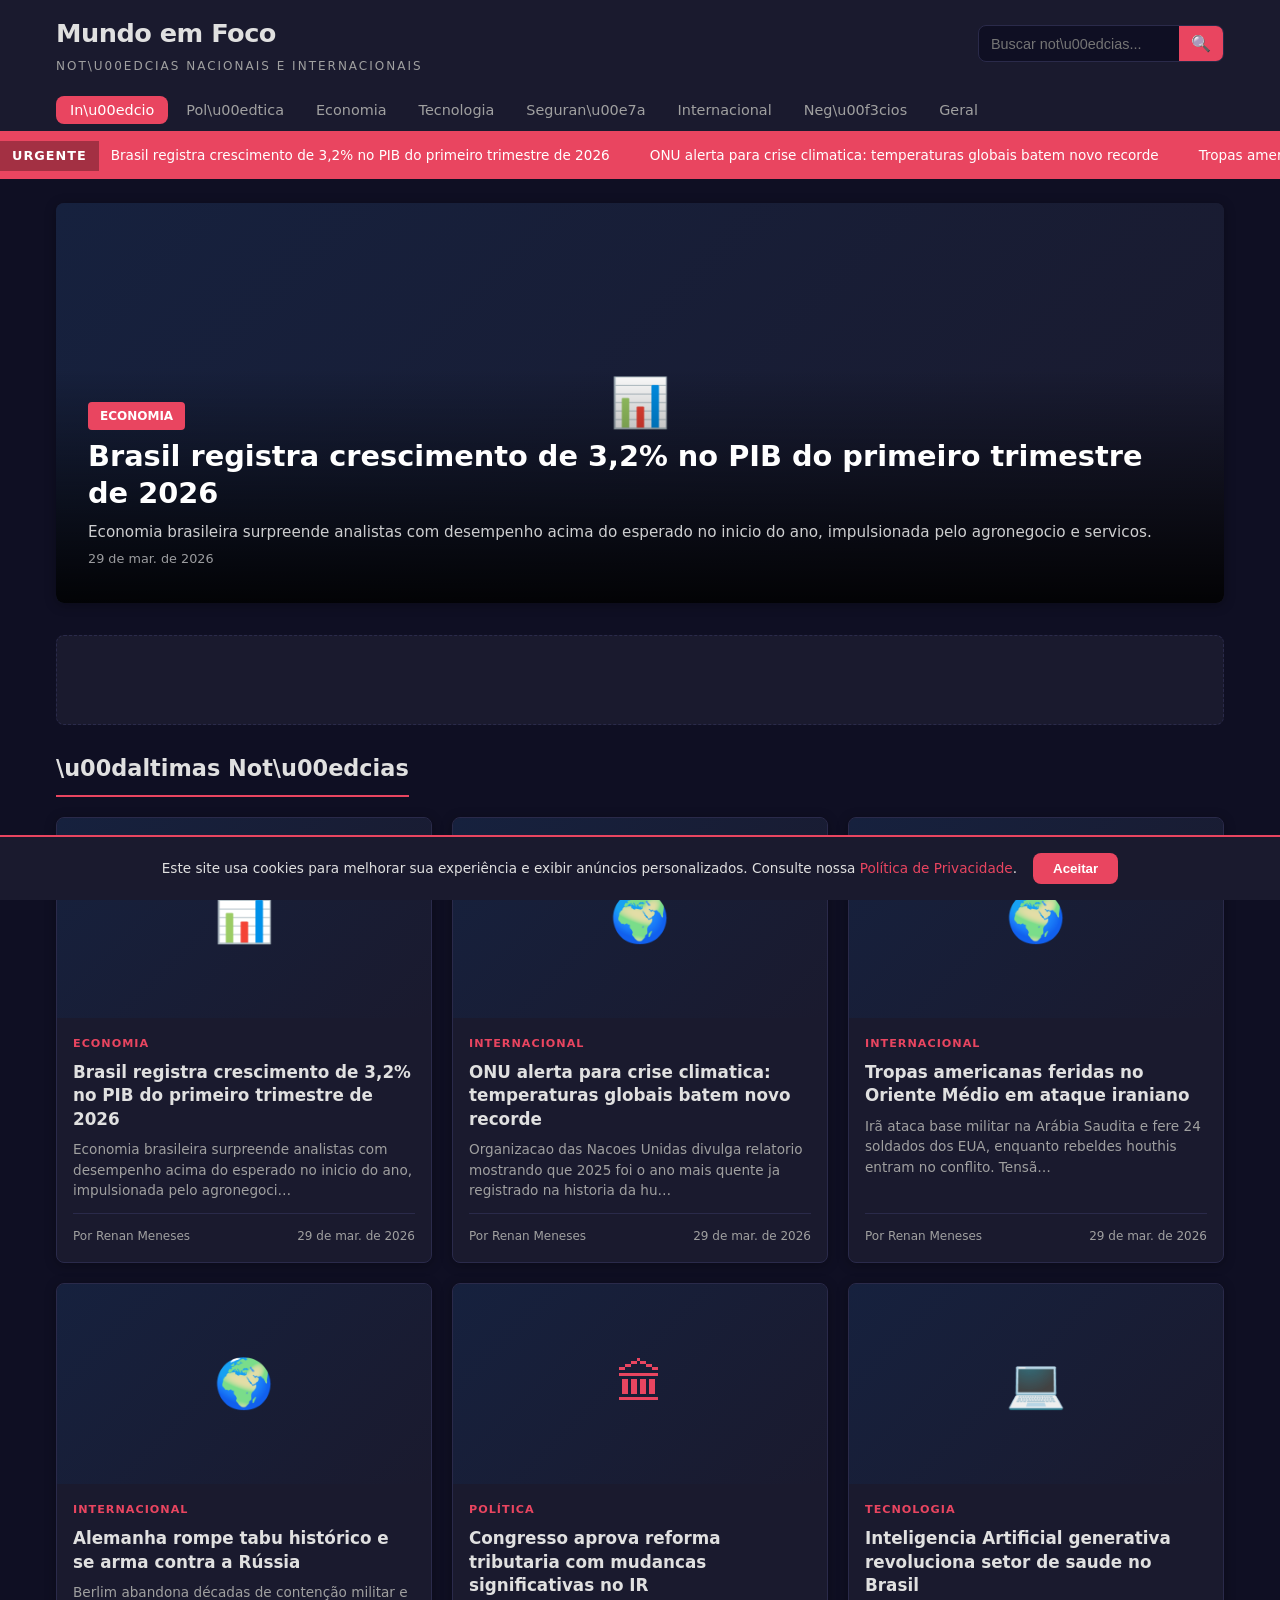
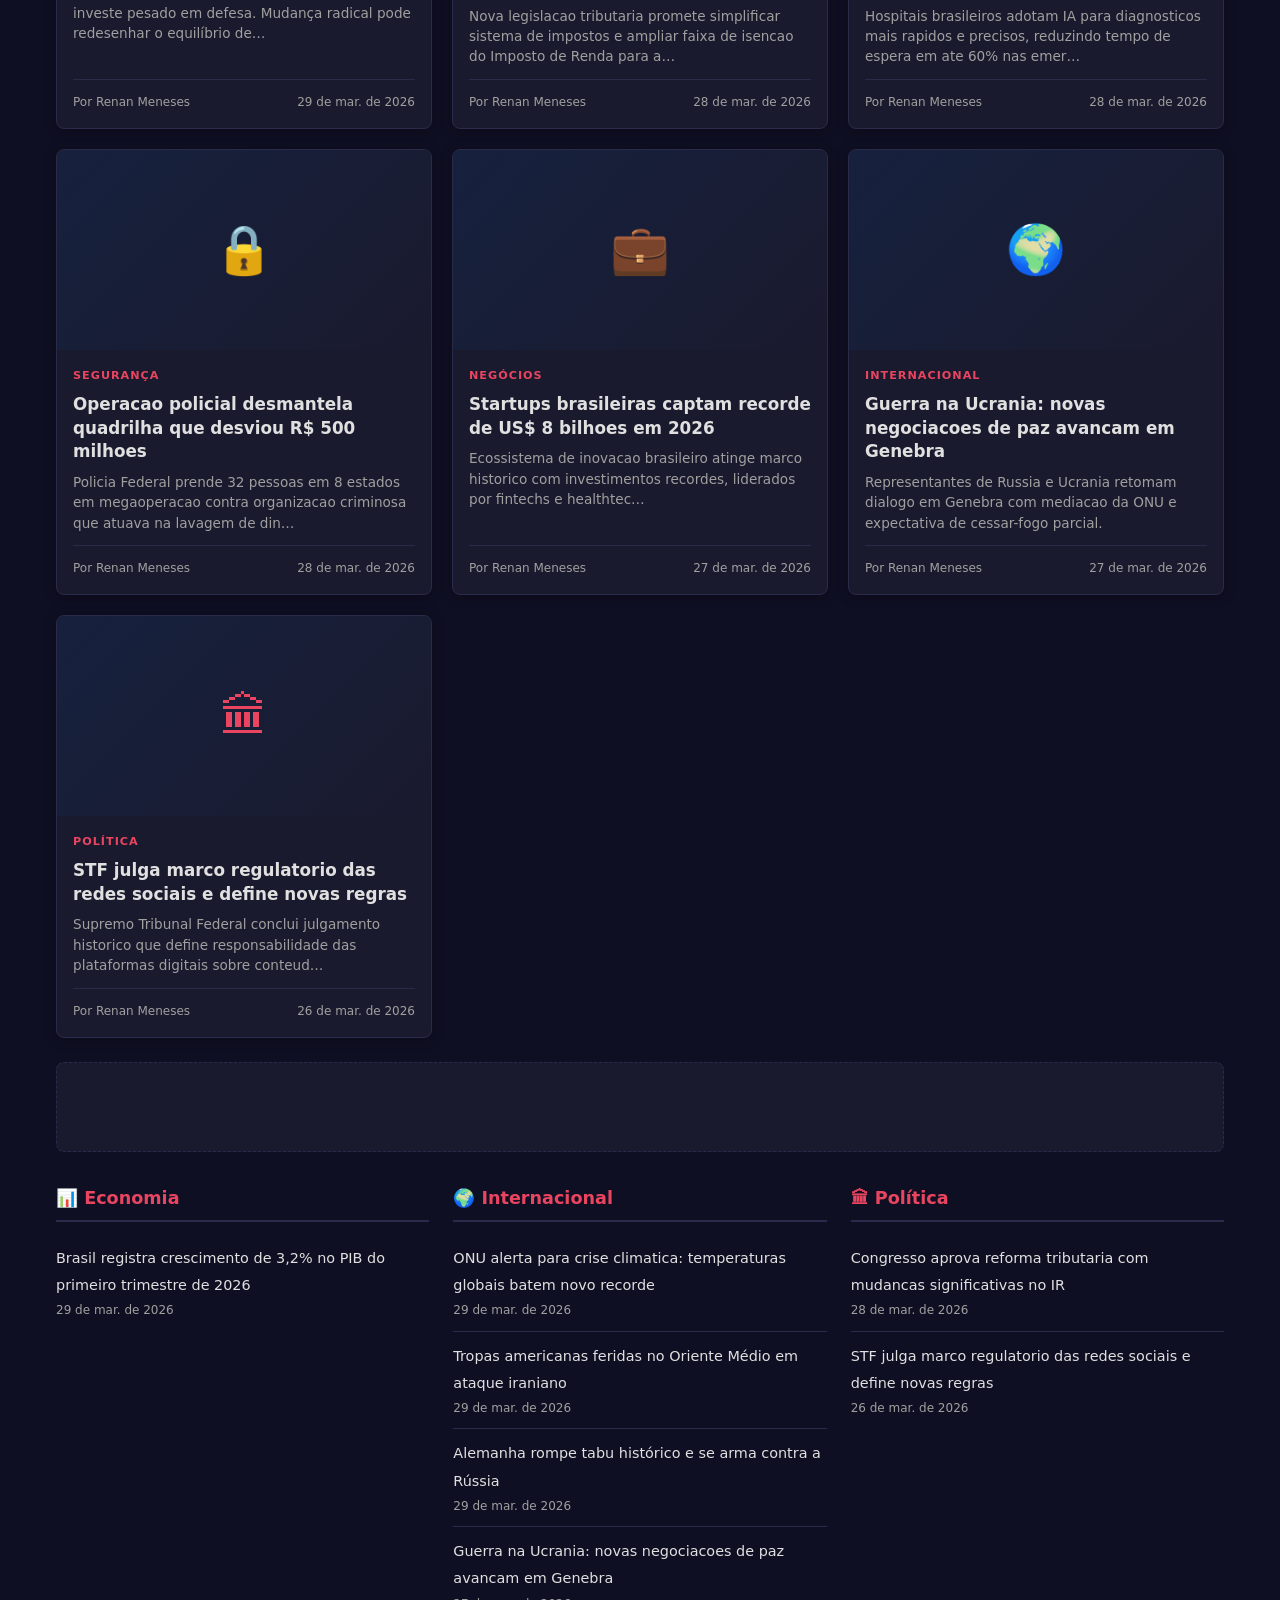
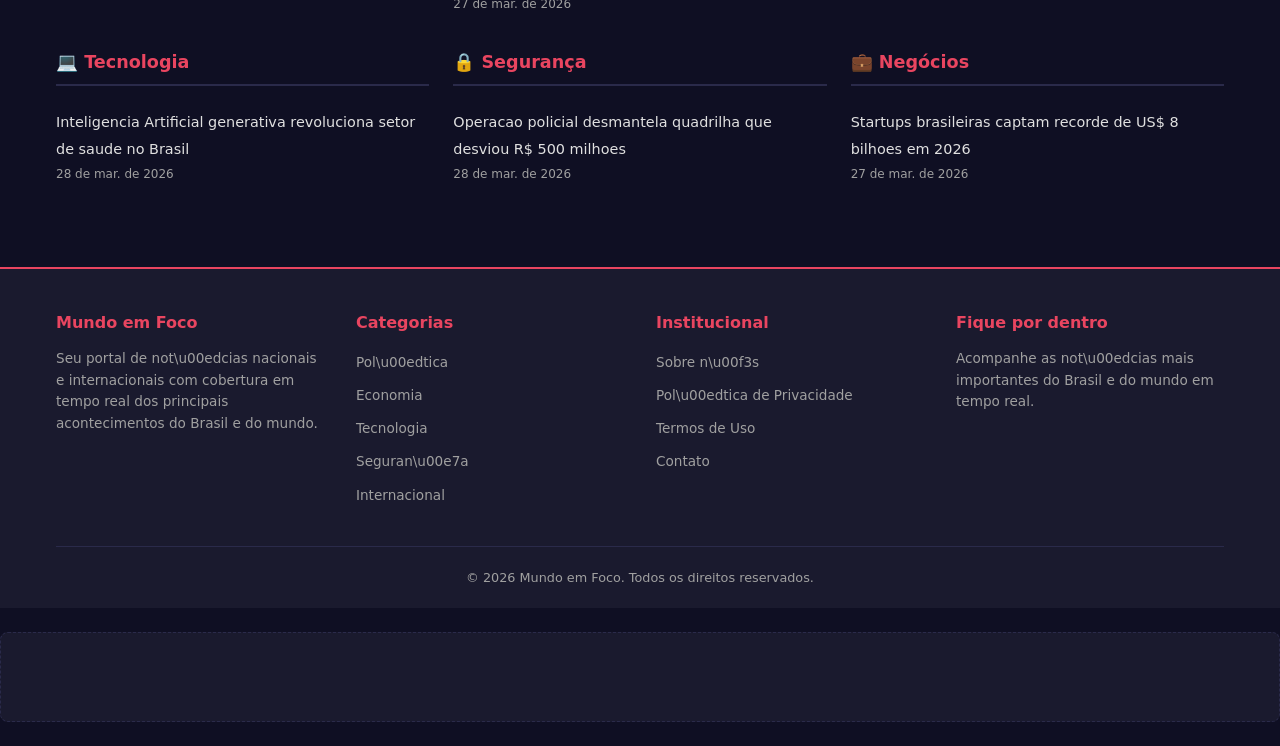
==== index.html @ be0f9dc9 "Adicionar Renan Meneses como autor de todas as matérias - Byline "Por Renan Meneses" nos cards e art" ====
<!DOCTYPE html>
<html lang="pt-BR">
<head>
    <meta charset="UTF-8">
    <meta name="viewport" content="width=device-width, initial-scale=1.0">
    <meta name="description" content="Portal de not\u00edcias nacionais e internacionais em tempo real. Cobertura completa de pol\u00edtica, economia, tecnologia, seguran\u00e7a e mais.">
    <meta name="keywords" content="not\u00edcias, Brasil, mundo, pol\u00edtica, economia, tecnologia, seguran\u00e7a, internacional">
    <meta name="author" content="Mundo em Foco">
    <meta name="robots" content="index, follow, max-image-preview:large">
    <meta name="googlebot" content="index, follow">
    <link rel="canonical" href="https://SEU-USUARIO.github.io/blog-noticias-mundo/">

    <!-- Open Graph -->
    <meta property="og:type" content="website">
    <meta property="og:title" content="Mundo em Foco - Not\u00edcias Nacionais e Internacionais">
    <meta property="og:description" content="Portal de not\u00edcias nacionais e internacionais em tempo real. Cobertura completa de pol\u00edtica, economia, tecnologia e mais.">
    <meta property="og:url" content="https://SEU-USUARIO.github.io/blog-noticias-mundo/">
    <meta property="og:site_name" content="Mundo em Foco">
    <meta property="og:locale" content="pt_BR">

    <!-- Twitter Card -->
    <meta name="twitter:card" content="summary_large_image">
    <meta name="twitter:title" content="Mundo em Foco - Not\u00edcias Nacionais e Internacionais">
    <meta name="twitter:description" content="Portal de not\u00edcias nacionais e internacionais em tempo real.">

    <title>Mundo em Foco - Not\u00edcias Nacionais e Internacionais</title>

    <!-- Google AdSense -->
    <script async src="https://pagead2.googlesyndication.com/pagead/js/adsbygoogle.js?client=ca-pub-SEU_ID_ADSENSE" crossorigin="anonymous"></script>

    <!-- Google Analytics -->
    <script async src="https://www.googletagmanager.com/gtag/js?id=G-SEU_ID_GA"></script>
    <script>
        window.dataLayer = window.dataLayer || [];
        function gtag(){dataLayer.push(arguments);}
        gtag('js', new Date());
        gtag('config', 'G-SEU_ID_GA');
    </script>

    <!-- JSON-LD Schema -->
    <script type="application/ld+json">
    {
        "@context": "https://schema.org",
        "@type": "NewsMediaOrganization",
        "name": "Mundo em Foco",
        "url": "https://renanmenesesadv.github.io/Portal-Mundo-Flow/",
        "description": "Portal de not\u00edcias nacionais e internacionais em tempo real",
        "founder": {
            "@type": "Person",
            "name": "Renan Meneses"
        },
        "publisher": {
            "@type": "Organization",
            "name": "Mundo em Foco",
            "logo": {
                "@type": "ImageObject",
                "url": "https://renanmenesesadv.github.io/Portal-Mundo-Flow/img/logo.png"
            }
        }
    }
    </script>

    <link rel="stylesheet" href="css/style.css">
    <link rel="alternate" type="application/rss+xml" title="Mundo em Foco RSS" href="feed.xml">
    <link rel="icon" type="image/png" href="img/favicon.png">
</head>
<body>
    <!-- Header -->
    <header class="site-header">
        <div class="container">
            <div class="header-top">
                <a href="index.html" class="logo">
                    <h1>Mundo em Foco</h1>
                    <span class="tagline">Not\u00edcias Nacionais e Internacionais</span>
                </a>
                <div class="header-actions">
                    <div class="search-box">
                        <input type="text" id="searchInput" placeholder="Buscar not\u00edcias..." aria-label="Buscar not\u00edcias">
                        <button id="searchBtn" aria-label="Buscar">&#128269;</button>
                    </div>
                    <button class="menu-toggle" id="menuToggle" aria-label="Menu">&#9776;</button>
                </div>
            </div>
            <nav class="main-nav" id="mainNav" aria-label="Navega\u00e7\u00e3o principal">
                <ul>
                    <li><a href="index.html" class="active">In\u00edcio</a></li>
                    <li><a href="categoria.html?cat=politica">Pol\u00edtica</a></li>
                    <li><a href="categoria.html?cat=economia">Economia</a></li>
                    <li><a href="categoria.html?cat=tecnologia">Tecnologia</a></li>
                    <li><a href="categoria.html?cat=seguranca">Seguran\u00e7a</a></li>
                    <li><a href="categoria.html?cat=internacional">Internacional</a></li>
                    <li><a href="categoria.html?cat=negocios">Neg\u00f3cios</a></li>
                    <li><a href="categoria.html?cat=geral">Geral</a></li>
                </ul>
            </nav>
        </div>
    </header>

    <!-- Breaking News Ticker -->
    <div class="breaking-news" id="breakingNews">
        <span class="breaking-label">URGENTE</span>
        <div class="ticker-wrap">
            <div class="ticker" id="tickerContent"></div>
        </div>
    </div>

    <!-- Main Content -->
    <main class="container main-content">
        <!-- Featured Article -->
        <section class="featured-section" id="featuredSection" aria-label="Not\u00edcia em destaque">
        </section>

        <!-- Ad Unit Top -->
        <div class="ad-container">
            <ins class="adsbygoogle"
                style="display:block"
                data-ad-client="ca-pub-SEU_ID_ADSENSE"
                data-ad-slot="SEU_SLOT_1"
                data-ad-format="auto"
                data-full-width-responsive="true"></ins>
            <script>(adsbygoogle = window.adsbygoogle || []).push({});</script>
        </div>

        <!-- Latest News Grid -->
        <section class="news-section" aria-label="\u00daltimas not\u00edcias">
            <h2 class="section-title">\u00daltimas Not\u00edcias</h2>
            <div class="news-grid" id="newsGrid">
            </div>
            <div class="load-more-wrap">
                <button id="loadMoreBtn" class="btn-load-more">Carregar mais not\u00edcias</button>
            </div>
        </section>

        <!-- Ad Unit Middle -->
        <div class="ad-container">
            <ins class="adsbygoogle"
                style="display:block"
                data-ad-client="ca-pub-SEU_ID_ADSENSE"
                data-ad-slot="SEU_SLOT_2"
                data-ad-format="auto"
                data-full-width-responsive="true"></ins>
            <script>(adsbygoogle = window.adsbygoogle || []).push({});</script>
        </div>

        <!-- Categories Section -->
        <section class="categories-section" aria-label="Not\u00edcias por categoria">
            <div class="category-columns" id="categoryColumns">
            </div>
        </section>
    </main>

    <!-- Sidebar Widget (for larger screens, rendered via JS) -->

    <!-- Footer -->
    <footer class="site-footer">
        <div class="container">
            <div class="footer-grid">
                <div class="footer-col">
                    <h3>Mundo em Foco</h3>
                    <p>Seu portal de not\u00edcias nacionais e internacionais com cobertura em tempo real dos principais acontecimentos do Brasil e do mundo.</p>
                </div>
                <div class="footer-col">
                    <h3>Categorias</h3>
                    <ul>
                        <li><a href="categoria.html?cat=politica">Pol\u00edtica</a></li>
                        <li><a href="categoria.html?cat=economia">Economia</a></li>
                        <li><a href="categoria.html?cat=tecnologia">Tecnologia</a></li>
                        <li><a href="categoria.html?cat=seguranca">Seguran\u00e7a</a></li>
                        <li><a href="categoria.html?cat=internacional">Internacional</a></li>
                    </ul>
                </div>
                <div class="footer-col">
                    <h3>Institucional</h3>
                    <ul>
                        <li><a href="sobre.html">Sobre n\u00f3s</a></li>
                        <li><a href="politica-privacidade.html">Pol\u00edtica de Privacidade</a></li>
                        <li><a href="termos-de-uso.html">Termos de Uso</a></li>
                        <li><a href="contato.html">Contato</a></li>
                    </ul>
                </div>
                <div class="footer-col">
                    <h3>Fique por dentro</h3>
                    <p>Acompanhe as not\u00edcias mais importantes do Brasil e do mundo em tempo real.</p>
                </div>
            </div>
            <div class="footer-bottom">
                <p>&copy; <span id="currentYear"></span> Mundo em Foco. Todos os direitos reservados.</p>
            </div>
        </div>
    </footer>

    <!-- Ad Unit Footer -->
    <div class="ad-container ad-footer">
        <ins class="adsbygoogle"
            style="display:block"
            data-ad-client="ca-pub-SEU_ID_ADSENSE"
            data-ad-slot="SEU_SLOT_3"
            data-ad-format="auto"
            data-full-width-responsive="true"></ins>
        <script>(adsbygoogle = window.adsbygoogle || []).push({});</script>
    </div>

    <script src="js/main.js"></script>
</body>
</html>
---- css/style.css ----
/* ===== RESET & BASE ===== */
*,*::before,*::after{box-sizing:border-box;margin:0;padding:0}
:root{
  --primary:#1a1a2e;
  --primary-light:#16213e;
  --accent:#e94560;
  --accent-hover:#c73650;
  --text:#e0e0e0;
  --text-muted:#a0a0a0;
  --bg:#0f0f23;
  --bg-card:#1a1a2e;
  --bg-card-hover:#222240;
  --border:#2a2a4a;
  --success:#00d4aa;
  --warning:#ffa726;
  --font-sans:'Segoe UI',system-ui,-apple-system,sans-serif;
  --font-serif:Georgia,'Times New Roman',serif;
  --max-width:1200px;
  --radius:8px;
  --shadow:0 2px 12px rgba(0,0,0,.3);
}
html{scroll-behavior:smooth;font-size:16px}
body{font-family:var(--font-sans);background:var(--bg);color:var(--text);line-height:1.7;min-height:100vh}
a{color:var(--accent);text-decoration:none;transition:color .2s}
a:hover{color:var(--accent-hover)}
img{max-width:100%;height:auto;display:block}
ul{list-style:none}
.container{max-width:var(--max-width);margin:0 auto;padding:0 16px}

/* ===== HEADER ===== */
.site-header{background:var(--primary);border-bottom:2px solid var(--accent);position:sticky;top:0;z-index:100}
.header-top{display:flex;align-items:center;justify-content:space-between;padding:12px 0}
.logo{display:flex;flex-direction:column;color:var(--text)}
.logo:hover{color:var(--accent)}
.logo h1{font-size:1.6rem;font-weight:800;letter-spacing:-0.5px}
.tagline{font-size:.75rem;color:var(--text-muted);text-transform:uppercase;letter-spacing:2px}
.header-actions{display:flex;align-items:center;gap:12px}
.search-box{display:flex;background:var(--bg);border-radius:var(--radius);overflow:hidden;border:1px solid var(--border)}
.search-box input{background:transparent;border:none;color:var(--text);padding:8px 12px;width:200px;font-size:.9rem;outline:none}
.search-box button{background:var(--accent);border:none;color:#fff;padding:8px 12px;cursor:pointer;font-size:1rem}
.search-box button:hover{background:var(--accent-hover)}
.menu-toggle{display:none;background:none;border:1px solid var(--border);color:var(--text);font-size:1.5rem;padding:4px 10px;border-radius:var(--radius);cursor:pointer}
.main-nav ul{display:flex;gap:4px;padding:8px 0}
.main-nav a{color:var(--text-muted);padding:6px 14px;border-radius:var(--radius);font-size:.9rem;font-weight:500;transition:all .2s}
.main-nav a:hover,.main-nav a.active{color:#fff;background:var(--accent)}

/* ===== BREAKING NEWS ===== */
.breaking-news{background:var(--accent);color:#fff;padding:8px 0;overflow:hidden;display:flex;align-items:center}
.breaking-news.hidden{display:none}
.breaking-label{background:rgba(0,0,0,.3);padding:4px 12px;font-weight:700;font-size:.8rem;white-space:nowrap;margin-right:12px;text-transform:uppercase;letter-spacing:1px}
.ticker-wrap{overflow:hidden;flex:1}
.ticker{display:flex;gap:40px;animation:ticker 30s linear infinite;white-space:nowrap}
.ticker a{color:#fff;font-size:.85rem;font-weight:500}
.ticker a:hover{text-decoration:underline}
@keyframes ticker{0%{transform:translateX(0)}100%{transform:translateX(-50%)}}

/* ===== MAIN CONTENT ===== */
.main-content{padding:24px 16px}

/* Featured */
.featured-section{margin-bottom:32px}
.featured-card{position:relative;border-radius:var(--radius);overflow:hidden;background:var(--bg-card);box-shadow:var(--shadow);display:block;min-height:400px}
.featured-card .featured-img{width:100%;height:400px;object-fit:cover}
.featured-card .featured-overlay{position:absolute;bottom:0;left:0;right:0;padding:32px;background:linear-gradient(transparent,rgba(0,0,0,.9))}
.featured-card .featured-category{display:inline-block;background:var(--accent);color:#fff;padding:4px 12px;border-radius:4px;font-size:.75rem;font-weight:700;text-transform:uppercase;margin-bottom:8px}
.featured-card .featured-title{font-size:1.8rem;font-weight:800;color:#fff;line-height:1.3;margin-bottom:8px}
.featured-card .featured-excerpt{color:rgba(255,255,255,.8);font-size:.95rem;line-height:1.5}
.featured-card .featured-date{color:rgba(255,255,255,.6);font-size:.8rem;margin-top:8px}

/* News Grid */
.section-title{font-size:1.4rem;font-weight:700;color:var(--text);margin-bottom:20px;padding-bottom:8px;border-bottom:2px solid var(--accent);display:inline-block}
.news-grid{display:grid;grid-template-columns:repeat(auto-fill,minmax(300px,1fr));gap:20px;margin-bottom:24px}
.news-card{background:var(--bg-card);border-radius:var(--radius);overflow:hidden;box-shadow:var(--shadow);transition:transform .2s,box-shadow .2s;display:flex;flex-direction:column;border:1px solid var(--border)}
.news-card:hover{transform:translateY(-4px);box-shadow:0 8px 24px rgba(0,0,0,.4);border-color:var(--accent)}
.news-card a{color:inherit;display:flex;flex-direction:column;height:100%}
.news-card .card-img{width:100%;height:200px;object-fit:cover;background:var(--primary-light)}
.news-card .card-body{padding:16px;flex:1;display:flex;flex-direction:column}
.news-card .card-category{font-size:.7rem;font-weight:700;color:var(--accent);text-transform:uppercase;letter-spacing:1px;margin-bottom:8px}
.news-card .card-title{font-size:1.05rem;font-weight:700;color:var(--text);line-height:1.4;margin-bottom:8px}
.news-card .card-excerpt{font-size:.85rem;color:var(--text-muted);line-height:1.5;flex:1}
.news-card .card-meta{display:flex;justify-content:space-between;align-items:center;margin-top:12px;padding-top:12px;border-top:1px solid var(--border);font-size:.75rem;color:var(--text-muted)}
.card-placeholder{width:100%;height:200px;background:linear-gradient(135deg,var(--primary-light),var(--primary));display:flex;align-items:center;justify-content:center;font-size:3rem;color:var(--accent)}

/* Load More */
.load-more-wrap{text-align:center;margin:24px 0}
.btn-load-more{background:var(--accent);color:#fff;border:none;padding:12px 32px;border-radius:var(--radius);font-size:.95rem;font-weight:600;cursor:pointer;transition:background .2s}
.btn-load-more:hover{background:var(--accent-hover)}
.btn-load-more:disabled{opacity:.5;cursor:not-allowed}

/* Category Columns */
.categories-section{margin-top:32px}
.category-columns{display:grid;grid-template-columns:repeat(auto-fill,minmax(280px,1fr));gap:24px}
.category-block h3{font-size:1.1rem;font-weight:700;color:var(--accent);margin-bottom:12px;padding-bottom:6px;border-bottom:2px solid var(--border)}
.category-block .cat-item{padding:10px 0;border-bottom:1px solid var(--border)}
.category-block .cat-item:last-child{border-bottom:none}
.category-block .cat-item a{color:var(--text);font-size:.9rem;font-weight:500}
.category-block .cat-item a:hover{color:var(--accent)}
.category-block .cat-item .cat-date{font-size:.75rem;color:var(--text-muted);display:block;margin-top:2px}

/* ===== AD CONTAINERS ===== */
.ad-container{margin:24px 0;text-align:center;min-height:90px;background:var(--bg-card);border:1px dashed var(--border);border-radius:var(--radius);display:flex;align-items:center;justify-content:center;overflow:hidden}
.ad-container ins{width:100%}

/* ===== ARTICLE PAGE ===== */
.article-layout{display:grid;grid-template-columns:1fr 320px;gap:32px;padding:24px 0}
.article-header{margin-bottom:24px}
.article-category{display:inline-block;background:var(--accent);color:#fff;padding:4px 14px;border-radius:4px;font-size:.75rem;font-weight:700;text-transform:uppercase;letter-spacing:1px;margin-bottom:12px}
.article-title{font-size:2rem;font-weight:800;line-height:1.3;color:var(--text);margin-bottom:12px}
.article-meta{display:flex;gap:16px;color:var(--text-muted);font-size:.85rem;flex-wrap:wrap}
.article-author{font-weight:600;color:var(--accent)}
.article-author::before{content:"Por "}
.article-meta time::before{content:"📅 "}
.article-source::before{content:"📰 "}
.article-read-time::before{content:"⏱ "}

/* Article Body */
.article-body{font-family:var(--font-serif);font-size:1.05rem;line-height:1.9;color:var(--text)}
.article-body h2{font-family:var(--font-sans);font-size:1.5rem;font-weight:700;color:var(--text);margin:28px 0 12px;padding-bottom:6px;border-bottom:1px solid var(--border)}
.article-body h3{font-family:var(--font-sans);font-size:1.2rem;font-weight:600;color:var(--text);margin:20px 0 8px}
.article-body p{margin-bottom:16px}
.article-body ul,.article-body ol{margin:12px 0 16px 24px}
.article-body li{margin-bottom:6px}
.article-body blockquote{border-left:4px solid var(--accent);padding:12px 20px;margin:16px 0;background:var(--bg-card);border-radius:0 var(--radius) var(--radius) 0;font-style:italic;color:var(--text-muted)}
.article-body img{border-radius:var(--radius);margin:16px 0}
.article-body a{color:var(--accent);text-decoration:underline}
.article-body strong{color:#fff}
.article-body figure{margin:0 0 20px;border-radius:var(--radius);overflow:hidden;background:var(--primary-light)}
.article-body figure img{width:100%;height:auto;display:block;margin:0}
.article-body figcaption{padding:8px 12px;font-size:.75rem;color:var(--text-muted);font-style:italic;border-top:1px solid var(--border)}
.article-attribution{margin-top:24px;padding:12px 16px;background:var(--primary-light);border-left:3px solid var(--accent);border-radius:0 var(--radius) var(--radius) 0;font-size:.85rem;color:var(--text-muted)}
.news-card .card-img-wrap{position:relative;width:100%;height:200px;overflow:hidden;background:var(--primary-light)}
.news-card .card-img-wrap img{width:100%;height:100%;object-fit:cover}
.news-card .card-img-credit{position:absolute;bottom:0;right:0;background:rgba(0,0,0,.7);color:#fff;font-size:.6rem;padding:2px 6px}

/* Article Tags */
.article-tags{display:flex;flex-wrap:wrap;gap:8px;margin:24px 0}
.article-tags .tag{background:var(--primary-light);color:var(--text-muted);padding:4px 12px;border-radius:20px;font-size:.8rem;border:1px solid var(--border)}
.article-tags .tag:hover{border-color:var(--accent);color:var(--accent)}

/* Source Link */
.article-source-link{margin:16px 0;padding:12px;background:var(--bg-card);border-radius:var(--radius);border:1px solid var(--border)}
.article-source-link a{font-weight:600}

/* Share Buttons */
.share-buttons{display:flex;align-items:center;gap:10px;flex-wrap:wrap;margin:24px 0;padding:16px;background:var(--bg-card);border-radius:var(--radius);border:1px solid var(--border)}
.share-buttons span{font-weight:600;font-size:.9rem}
.share-btn{padding:8px 16px;border-radius:var(--radius);font-size:.8rem;font-weight:600;color:#fff;text-align:center;cursor:pointer;border:none;transition:opacity .2s}
.share-btn:hover{opacity:.8;color:#fff}
.share-btn.whatsapp{background:#25d366}
.share-btn.facebook{background:#1877f2}
.share-btn.twitter{background:#000}
.share-btn.telegram{background:#0088cc}
.share-btn.copy{background:var(--primary-light);border:1px solid var(--border);color:var(--text)}

/* Sidebar */
.article-sidebar{display:flex;flex-direction:column;gap:24px}
.sidebar-widget{background:var(--bg-card);border-radius:var(--radius);padding:16px;border:1px solid var(--border)}
.sidebar-widget h3{font-size:1rem;font-weight:700;margin-bottom:12px;padding-bottom:8px;border-bottom:2px solid var(--accent)}
.related-list .related-item{padding:10px 0;border-bottom:1px solid var(--border)}
.related-list .related-item:last-child{border-bottom:none}
.related-item a{color:var(--text);font-size:.9rem;font-weight:500;line-height:1.4;display:block}
.related-item a:hover{color:var(--accent)}
.related-item .related-date{font-size:.75rem;color:var(--text-muted);margin-top:2px}

/* Breadcrumb */
.breadcrumb{background:var(--primary-light);padding:10px 0;font-size:.85rem;border-bottom:1px solid var(--border)}
.breadcrumb ol{display:flex;gap:8px;align-items:center}
.breadcrumb li::after{content:"›";margin-left:8px;color:var(--text-muted)}
.breadcrumb li:last-child::after{content:""}
.breadcrumb a{color:var(--text-muted)}
.breadcrumb a:hover{color:var(--accent)}
.breadcrumb li:last-child span{color:var(--text)}

/* ===== CATEGORY PAGE ===== */
.category-header{margin-bottom:24px}
.category-header h2{font-size:1.8rem;font-weight:800}
.category-header p{color:var(--text-muted);margin-top:4px}

/* ===== FOOTER ===== */
.site-footer{background:var(--primary);border-top:2px solid var(--accent);margin-top:48px;padding:40px 0 0}
.footer-grid{display:grid;grid-template-columns:repeat(auto-fit,minmax(200px,1fr));gap:32px}
.footer-col h3{font-size:1rem;font-weight:700;margin-bottom:12px;color:var(--accent)}
.footer-col p{font-size:.85rem;color:var(--text-muted);line-height:1.6}
.footer-col ul li{margin-bottom:6px}
.footer-col a{color:var(--text-muted);font-size:.85rem}
.footer-col a:hover{color:var(--accent)}
.footer-bottom{text-align:center;padding:20px 0;margin-top:32px;border-top:1px solid var(--border);font-size:.8rem;color:var(--text-muted)}

/* ===== COOKIE BANNER ===== */
.cookie-banner{position:fixed;bottom:0;left:0;right:0;background:var(--primary);border-top:2px solid var(--accent);padding:16px;z-index:999;display:flex;align-items:center;justify-content:center;gap:16px;flex-wrap:wrap;font-size:.85rem}
.cookie-banner.hidden{display:none}
.cookie-banner button{background:var(--accent);color:#fff;border:none;padding:8px 20px;border-radius:var(--radius);cursor:pointer;font-weight:600}

/* ===== LOADING ===== */
.skeleton{background:linear-gradient(90deg,var(--bg-card) 25%,var(--bg-card-hover) 50%,var(--bg-card) 75%);background-size:200% 100%;animation:shimmer 1.5s infinite;border-radius:var(--radius)}
@keyframes shimmer{0%{background-position:200% 0}100%{background-position:-200% 0}}
.loading-spinner{text-align:center;padding:40px;color:var(--text-muted);font-size:.9rem}

/* ===== 404 / ERROR ===== */
.error-page{text-align:center;padding:80px 16px}
.error-page h2{font-size:3rem;color:var(--accent);margin-bottom:12px}
.error-page p{color:var(--text-muted);margin-bottom:24px}

/* ===== RESPONSIVE ===== */
@media(max-width:968px){
  .article-layout{grid-template-columns:1fr}
  .article-sidebar{order:2}
}
@media(max-width:768px){
  .search-box input{width:140px}
  .menu-toggle{display:block}
  .main-nav{max-height:0;overflow:hidden;transition:max-height .3s}
  .main-nav.open{max-height:400px}
  .main-nav ul{flex-direction:column;gap:0}
  .main-nav a{display:block;padding:10px 14px;border-bottom:1px solid var(--border)}
  .featured-card{min-height:280px}
  .featured-card .featured-img{height:280px}
  .featured-card .featured-title{font-size:1.3rem}
  .news-grid{grid-template-columns:1fr}
  .article-title{font-size:1.5rem}
  .footer-grid{grid-template-columns:1fr 1fr}
  .share-buttons{flex-direction:column;align-items:flex-start}
}
@media(max-width:480px){
  .header-top{flex-wrap:wrap;gap:8px}
  .search-box{order:3;width:100%}
  .search-box input{width:100%;flex:1}
  .footer-grid{grid-template-columns:1fr}
  .category-columns{grid-template-columns:1fr}
}

/* ===== PRINT ===== */
@media print{
  .site-header,.breaking-news,.ad-container,.share-buttons,.article-sidebar,.site-footer,.cookie-banner{display:none!important}
  body{background:#fff;color:#000}
  .article-body{font-size:12pt}
}
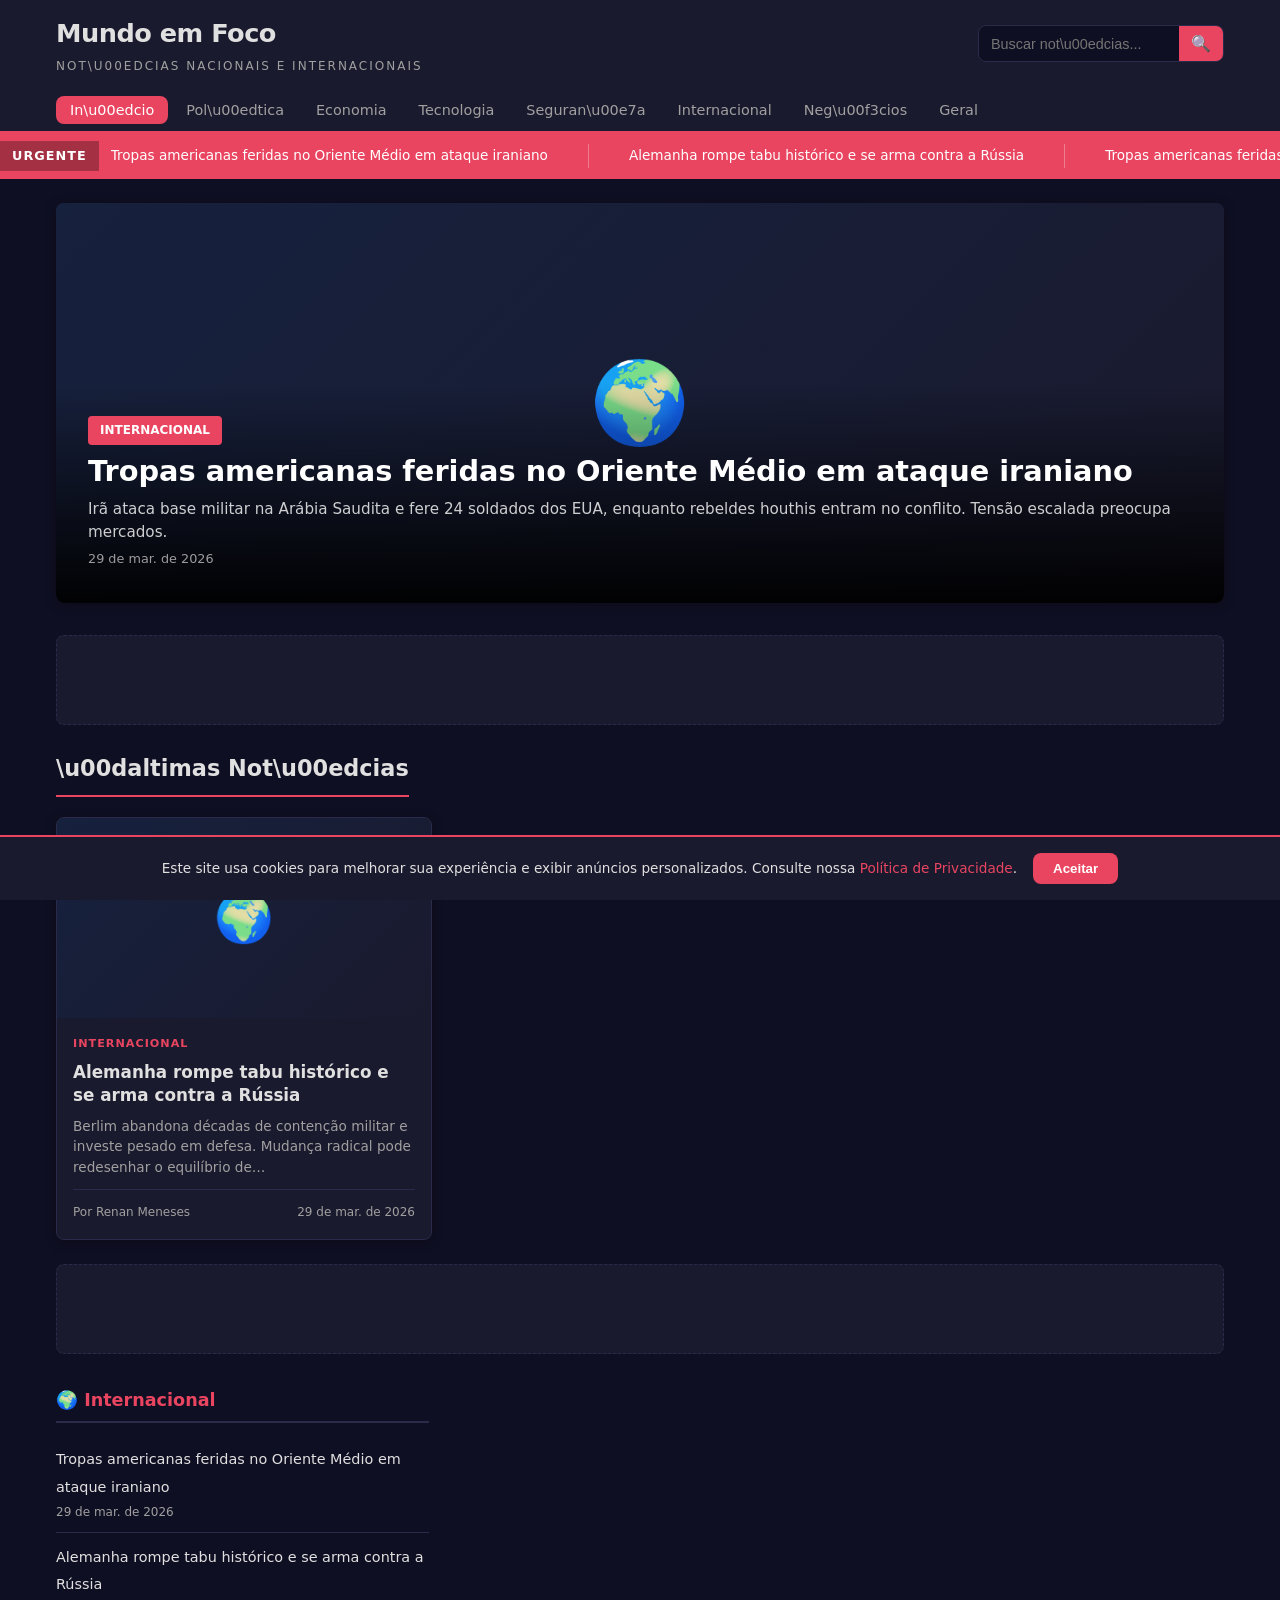
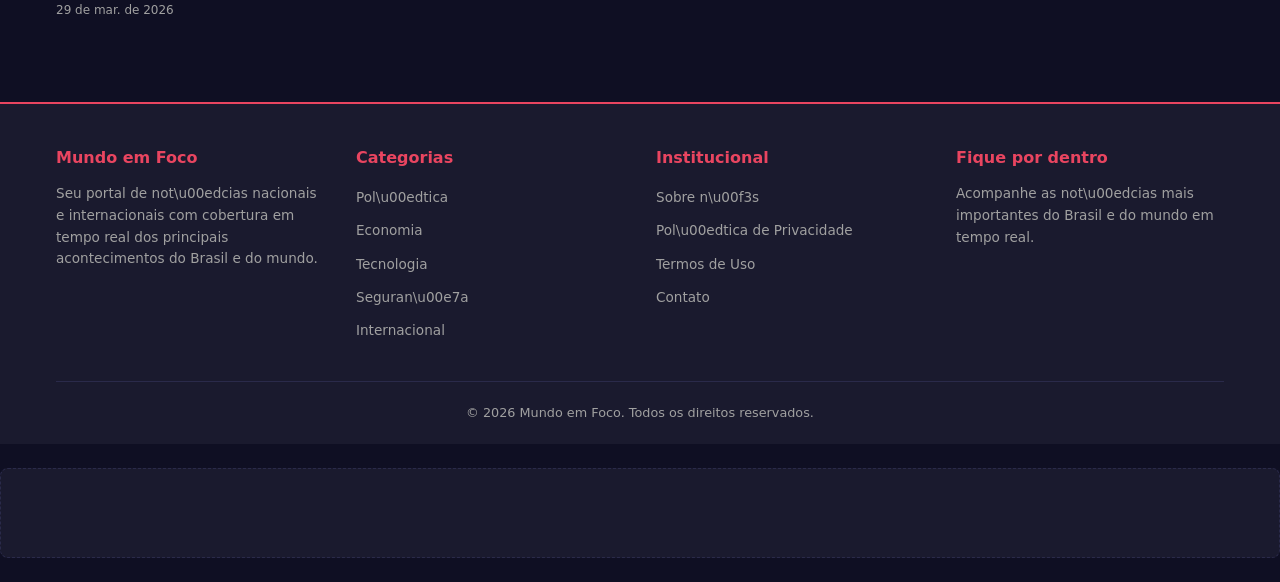
==== commit 9cedc2c2: "Corrigir bugs do site: hero, ticker, URLs e SEO - Featured/hero: placeholder com altura e gradiente " ====
--- a/index.html
+++ b/index.html
@@ -8,13 +8,13 @@
     <meta name="author" content="Mundo em Foco">
     <meta name="robots" content="index, follow, max-image-preview:large">
     <meta name="googlebot" content="index, follow">
-    <link rel="canonical" href="https://SEU-USUARIO.github.io/blog-noticias-mundo/">
+    <link rel="canonical" href="https://renanmenesesadv.github.io/Portal-Mundo-Flow/">
 
     <!-- Open Graph -->
     <meta property="og:type" content="website">
     <meta property="og:title" content="Mundo em Foco - Not\u00edcias Nacionais e Internacionais">
     <meta property="og:description" content="Portal de not\u00edcias nacionais e internacionais em tempo real. Cobertura completa de pol\u00edtica, economia, tecnologia e mais.">
-    <meta property="og:url" content="https://SEU-USUARIO.github.io/blog-noticias-mundo/">
+    <meta property="og:url" content="https://renanmenesesadv.github.io/Portal-Mundo-Flow/">
     <meta property="og:site_name" content="Mundo em Foco">
     <meta property="og:locale" content="pt_BR">
 
--- a/css/style.css
+++ b/css/style.css
@@ -50,8 +50,9 @@
 .breaking-label{background:rgba(0,0,0,.3);padding:4px 12px;font-weight:700;font-size:.8rem;white-space:nowrap;margin-right:12px;text-transform:uppercase;letter-spacing:1px}
 .ticker-wrap{overflow:hidden;flex:1}
 .ticker{display:flex;gap:40px;animation:ticker 30s linear infinite;white-space:nowrap}
-.ticker a{color:#fff;font-size:.85rem;font-weight:500}
+.ticker a{color:#fff;font-size:.85rem;font-weight:500;padding-right:40px;border-right:1px solid rgba(255,255,255,.3)}
 .ticker a:hover{text-decoration:underline}
+.ticker a:last-child{border-right:none}
 @keyframes ticker{0%{transform:translateX(0)}100%{transform:translateX(-50%)}}
 
 /* ===== MAIN CONTENT ===== */
@@ -59,9 +60,10 @@
 
 /* Featured */
 .featured-section{margin-bottom:32px}
-.featured-card{position:relative;border-radius:var(--radius);overflow:hidden;background:var(--bg-card);box-shadow:var(--shadow);display:block;min-height:400px}
+.featured-card{position:relative;border-radius:var(--radius);overflow:hidden;background:linear-gradient(135deg,var(--primary-light),var(--primary));box-shadow:var(--shadow);display:block;min-height:400px}
 .featured-card .featured-img{width:100%;height:400px;object-fit:cover}
-.featured-card .featured-overlay{position:absolute;bottom:0;left:0;right:0;padding:32px;background:linear-gradient(transparent,rgba(0,0,0,.9))}
+.featured-card .card-placeholder{width:100%;height:400px;display:flex;align-items:center;justify-content:center;font-size:5rem;color:var(--accent);background:linear-gradient(135deg,var(--primary-light),var(--primary))}
+.featured-card .featured-overlay{position:absolute;bottom:0;left:0;right:0;padding:32px;background:linear-gradient(transparent,rgba(0,0,0,.95))}
 .featured-card .featured-category{display:inline-block;background:var(--accent);color:#fff;padding:4px 12px;border-radius:4px;font-size:.75rem;font-weight:700;text-transform:uppercase;margin-bottom:8px}
 .featured-card .featured-title{font-size:1.8rem;font-weight:800;color:#fff;line-height:1.3;margin-bottom:8px}
 .featured-card .featured-excerpt{color:rgba(255,255,255,.8);font-size:.95rem;line-height:1.5}
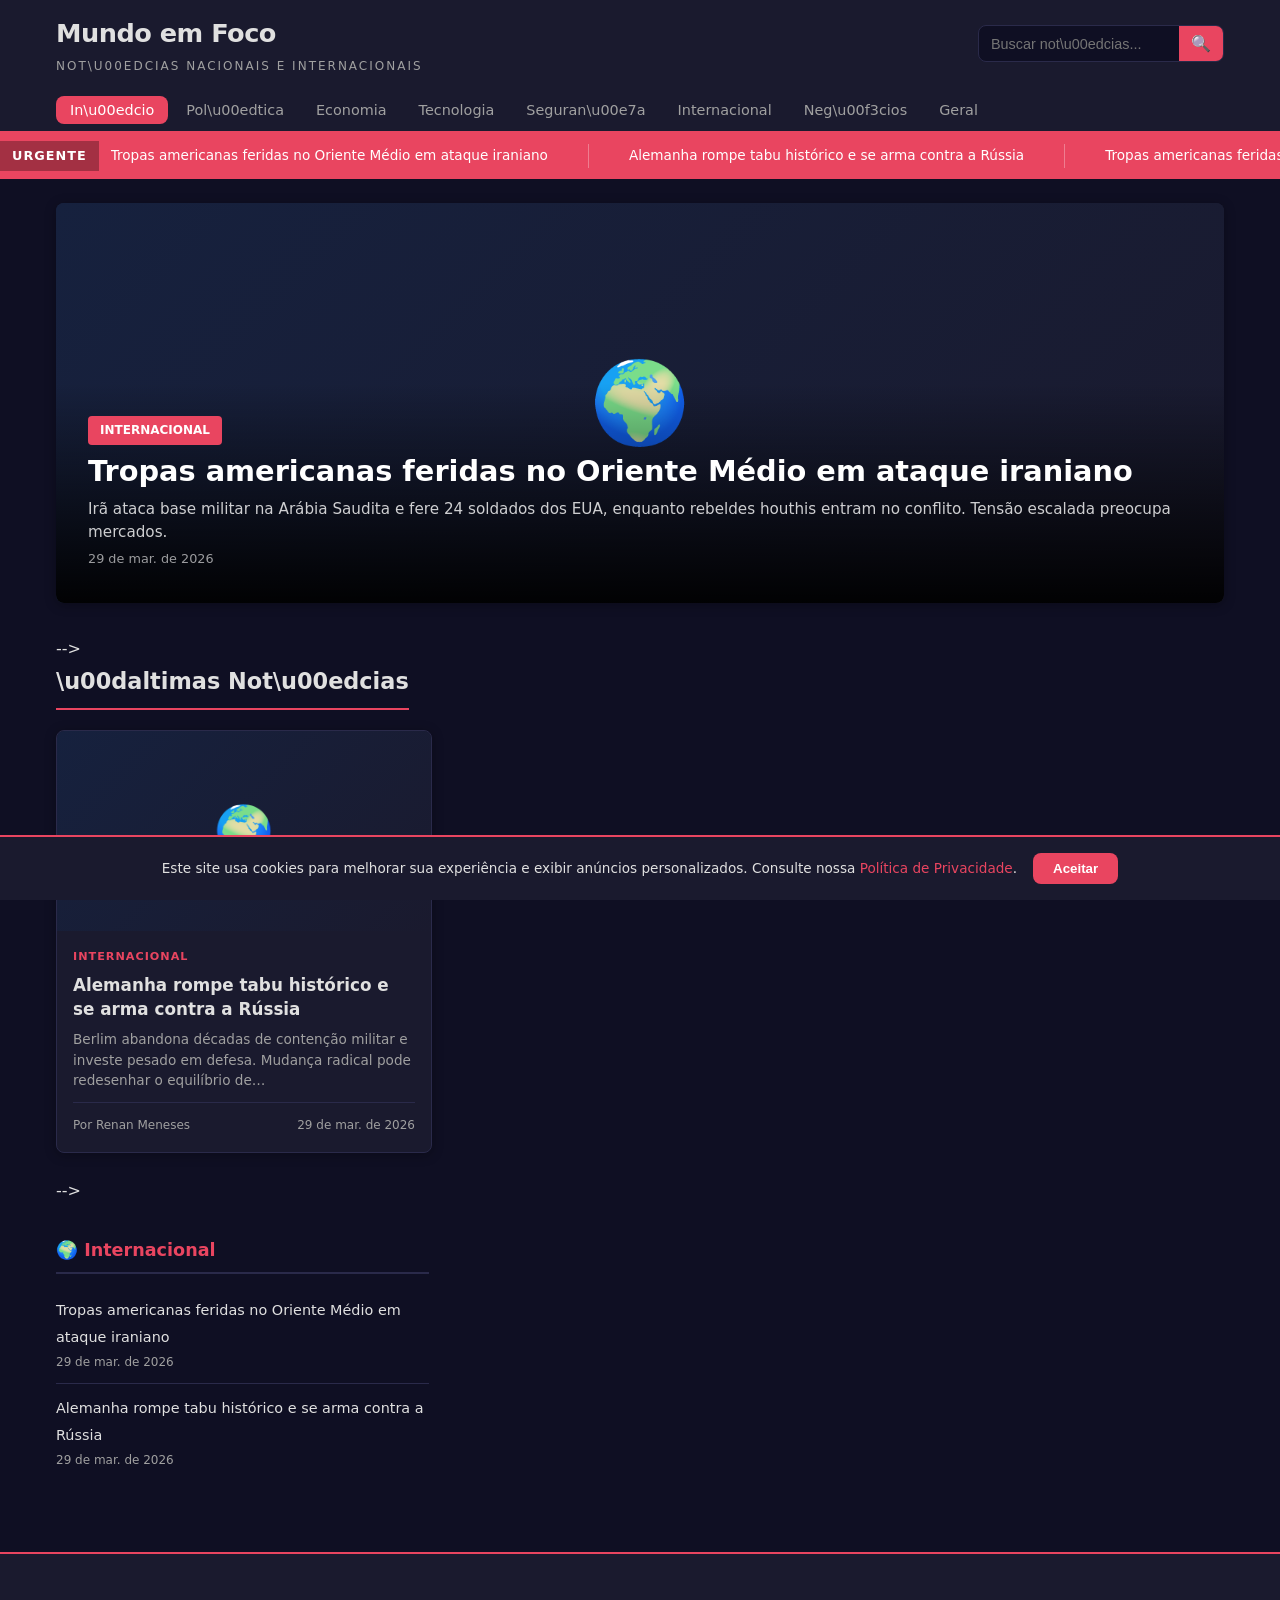
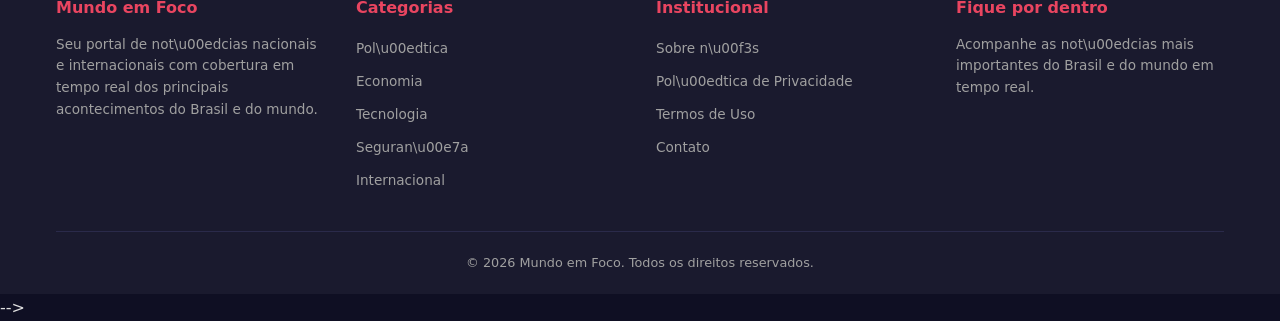
==== commit 631d6c48: "Auditoria completa: corrigir todos os bugs e limpar projeto - Navegação completa nas 4 páginas estát" ====
--- a/index.html
+++ b/index.html
@@ -25,17 +25,12 @@
 
     <title>Mundo em Foco - Not\u00edcias Nacionais e Internacionais</title>
 
-    <!-- Google AdSense -->
-    <script async src="https://pagead2.googlesyndication.com/pagead/js/adsbygoogle.js?client=ca-pub-SEU_ID_ADSENSE" crossorigin="anonymous"></script>
-
-    <!-- Google Analytics -->
-    <script async src="https://www.googletagmanager.com/gtag/js?id=G-SEU_ID_GA"></script>
-    <script>
-        window.dataLayer = window.dataLayer || [];
-        function gtag(){dataLayer.push(arguments);}
-        gtag('js', new Date());
-        gtag('config', 'G-SEU_ID_GA');
-    </script>
+    <!-- Google AdSense - ativar apos dominio Hostinger -->
+    <!-- <script async src="https://pagead2.googlesyndication.com/pagead/js/adsbygoogle.js?client=ca-pub-INSERIR_ID" crossorigin="anonymous"></script> -->
+
+    <!-- Google Analytics - ativar apos dominio Hostinger -->
+    <!-- <script async src="https://www.googletagmanager.com/gtag/js?id=G-INSERIR_ID"></script>
+    <script>window.dataLayer=window.dataLayer||[];function gtag(){dataLayer.push(arguments)}gtag('js',new Date());gtag('config','G-INSERIR_ID');</script> -->
 
     <!-- JSON-LD Schema -->
     <script type="application/ld+json">
@@ -111,15 +106,16 @@
         </section>
 
         <!-- Ad Unit Top -->
-        <div class="ad-container">
-            <ins class="adsbygoogle"
+        <!-- Ad slot - ativar apos dominio Hostinger
+<div class="ad-container">
+<!-- Ad: <ins class="adsbygoogle"
                 style="display:block"
                 data-ad-client="ca-pub-SEU_ID_ADSENSE"
                 data-ad-slot="SEU_SLOT_1"
                 data-ad-format="auto"
-                data-full-width-responsive="true"></ins>
-            <script>(adsbygoogle = window.adsbygoogle || []).push({});</script>
-        </div>
+                data-full-width-responsive="true"></ins> <script>(adsbygoogle = window.adsbygoogle || []).push({});</script> -->
+</div>
+-->
 
         <!-- Latest News Grid -->
         <section class="news-section" aria-label="\u00daltimas not\u00edcias">
@@ -132,15 +128,16 @@
         </section>
 
         <!-- Ad Unit Middle -->
-        <div class="ad-container">
-            <ins class="adsbygoogle"
+        <!-- Ad slot - ativar apos dominio Hostinger
+<div class="ad-container">
+<!-- Ad: <ins class="adsbygoogle"
                 style="display:block"
                 data-ad-client="ca-pub-SEU_ID_ADSENSE"
                 data-ad-slot="SEU_SLOT_2"
                 data-ad-format="auto"
-                data-full-width-responsive="true"></ins>
-            <script>(adsbygoogle = window.adsbygoogle || []).push({});</script>
-        </div>
+                data-full-width-responsive="true"></ins> <script>(adsbygoogle = window.adsbygoogle || []).push({});</script> -->
+</div>
+-->
 
         <!-- Categories Section -->
         <section class="categories-section" aria-label="Not\u00edcias por categoria">
@@ -190,15 +187,16 @@
     </footer>
 
     <!-- Ad Unit Footer -->
-    <div class="ad-container ad-footer">
-        <ins class="adsbygoogle"
+    <!-- Ad slot - ativar apos dominio Hostinger
+<div class="ad-container ad-footer">
+<!-- Ad: <ins class="adsbygoogle"
             style="display:block"
             data-ad-client="ca-pub-SEU_ID_ADSENSE"
             data-ad-slot="SEU_SLOT_3"
             data-ad-format="auto"
-            data-full-width-responsive="true"></ins>
-        <script>(adsbygoogle = window.adsbygoogle || []).push({});</script>
-    </div>
+            data-full-width-responsive="true"></ins> <script>(adsbygoogle = window.adsbygoogle || []).push({});</script> -->
+</div>
+-->
 
     <script src="js/main.js"></script>
 </body>
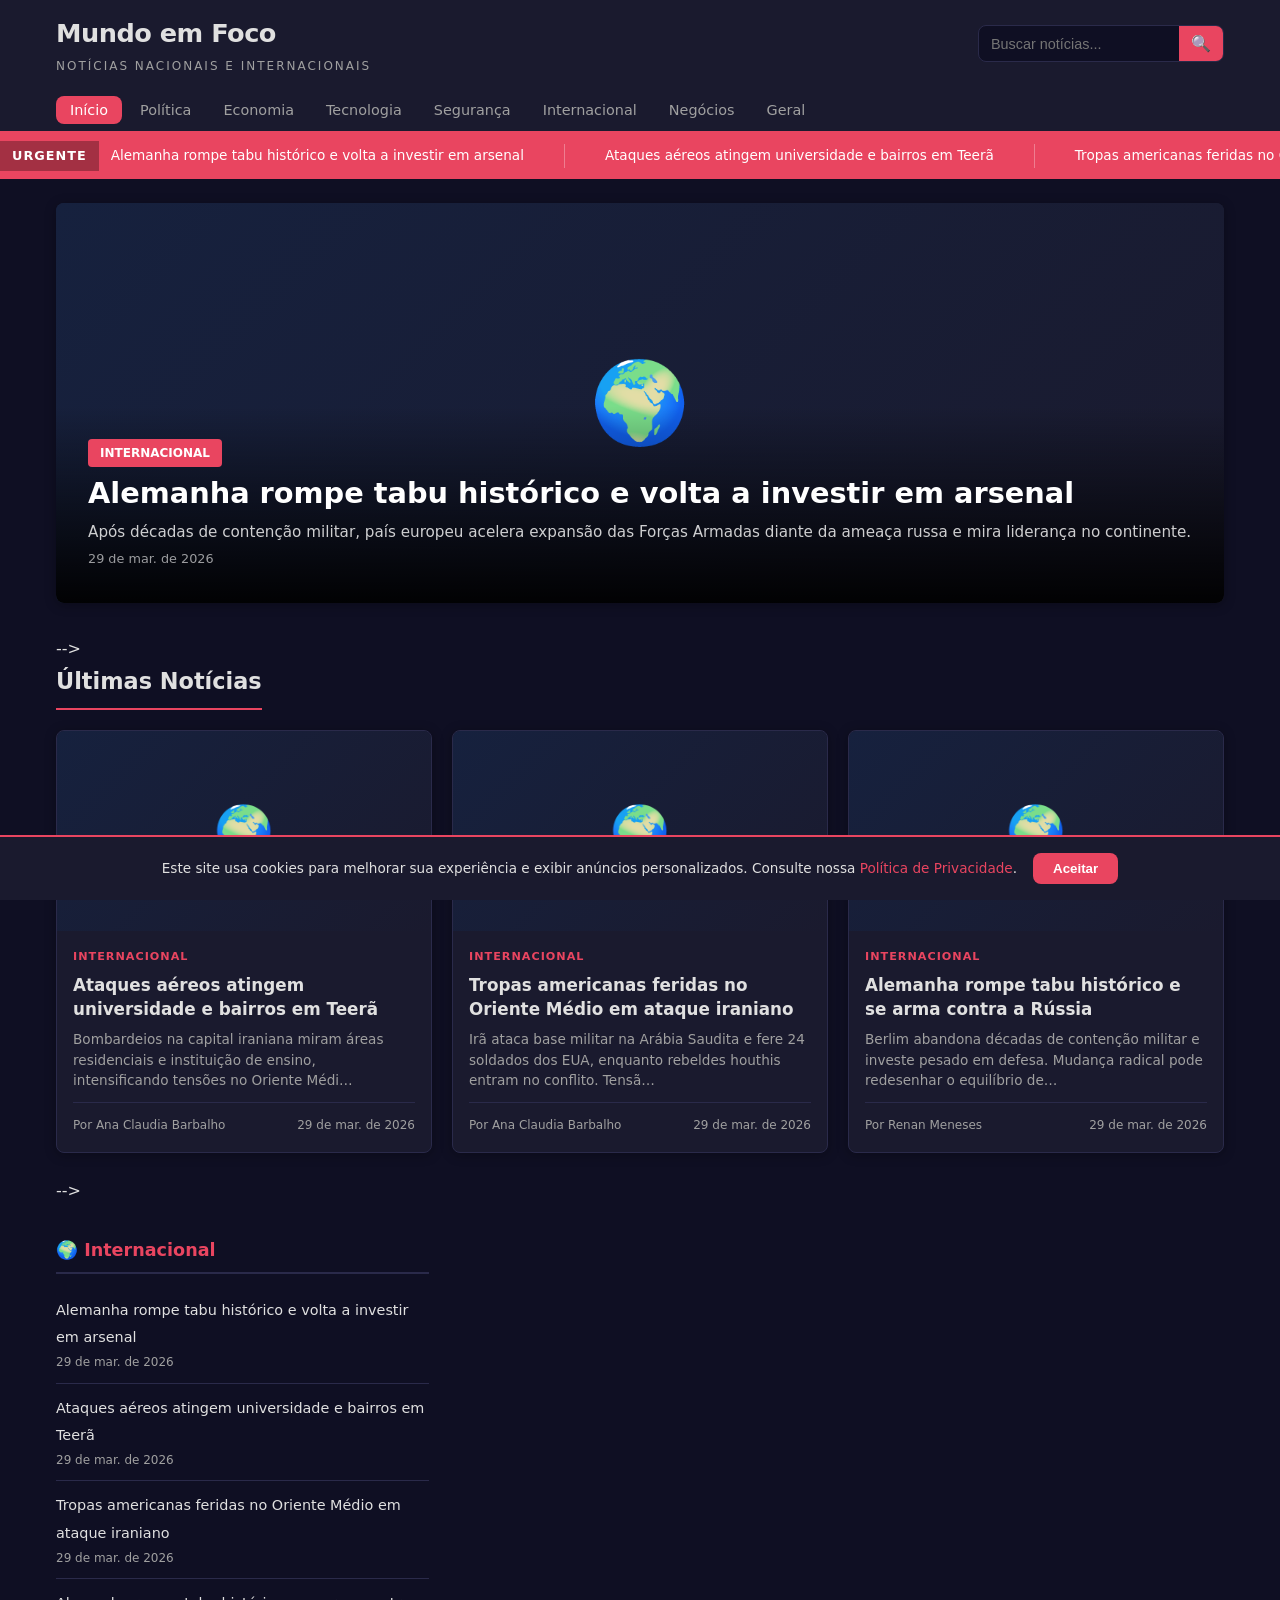
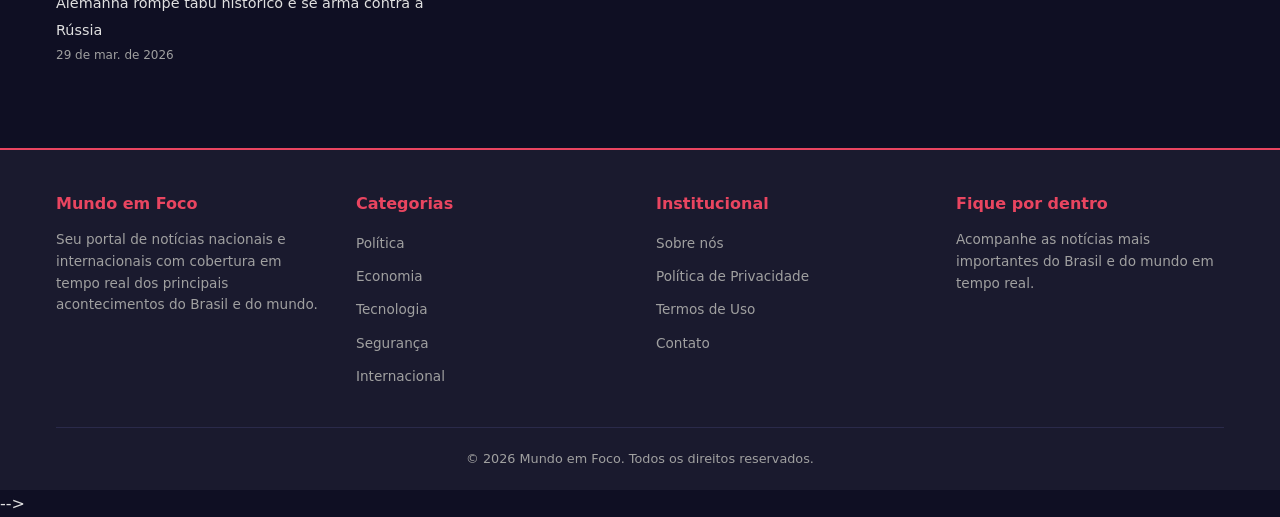
==== commit 37aa068f: "Corrigir caracteres Unicode quebrados no site - 78 escapes \u00xx convertidos para UTF-8 real - Acen" ====
--- a/index.html
+++ b/index.html
@@ -3,8 +3,8 @@
 <head>
     <meta charset="UTF-8">
     <meta name="viewport" content="width=device-width, initial-scale=1.0">
-    <meta name="description" content="Portal de not\u00edcias nacionais e internacionais em tempo real. Cobertura completa de pol\u00edtica, economia, tecnologia, seguran\u00e7a e mais.">
-    <meta name="keywords" content="not\u00edcias, Brasil, mundo, pol\u00edtica, economia, tecnologia, seguran\u00e7a, internacional">
+    <meta name="description" content="Portal de notícias nacionais e internacionais em tempo real. Cobertura completa de política, economia, tecnologia, segurança e mais.">
+    <meta name="keywords" content="notícias, Brasil, mundo, política, economia, tecnologia, segurança, internacional">
     <meta name="author" content="Mundo em Foco">
     <meta name="robots" content="index, follow, max-image-preview:large">
     <meta name="googlebot" content="index, follow">
@@ -12,18 +12,18 @@
 
     <!-- Open Graph -->
     <meta property="og:type" content="website">
-    <meta property="og:title" content="Mundo em Foco - Not\u00edcias Nacionais e Internacionais">
-    <meta property="og:description" content="Portal de not\u00edcias nacionais e internacionais em tempo real. Cobertura completa de pol\u00edtica, economia, tecnologia e mais.">
+    <meta property="og:title" content="Mundo em Foco - Notícias Nacionais e Internacionais">
+    <meta property="og:description" content="Portal de notícias nacionais e internacionais em tempo real. Cobertura completa de política, economia, tecnologia e mais.">
     <meta property="og:url" content="https://renanmenesesadv.github.io/Portal-Mundo-Flow/">
     <meta property="og:site_name" content="Mundo em Foco">
     <meta property="og:locale" content="pt_BR">
 
     <!-- Twitter Card -->
     <meta name="twitter:card" content="summary_large_image">
-    <meta name="twitter:title" content="Mundo em Foco - Not\u00edcias Nacionais e Internacionais">
-    <meta name="twitter:description" content="Portal de not\u00edcias nacionais e internacionais em tempo real.">
-
-    <title>Mundo em Foco - Not\u00edcias Nacionais e Internacionais</title>
+    <meta name="twitter:title" content="Mundo em Foco - Notícias Nacionais e Internacionais">
+    <meta name="twitter:description" content="Portal de notícias nacionais e internacionais em tempo real.">
+
+    <title>Mundo em Foco - Notícias Nacionais e Internacionais</title>
 
     <!-- Google AdSense - ativar apos dominio Hostinger -->
     <!-- <script async src="https://pagead2.googlesyndication.com/pagead/js/adsbygoogle.js?client=ca-pub-INSERIR_ID" crossorigin="anonymous"></script> -->
@@ -39,7 +39,7 @@
         "@type": "NewsMediaOrganization",
         "name": "Mundo em Foco",
         "url": "https://renanmenesesadv.github.io/Portal-Mundo-Flow/",
-        "description": "Portal de not\u00edcias nacionais e internacionais em tempo real",
+        "description": "Portal de notícias nacionais e internacionais em tempo real",
         "founder": {
             "@type": "Person",
             "name": "Renan Meneses"
@@ -66,25 +66,25 @@
             <div class="header-top">
                 <a href="index.html" class="logo">
                     <h1>Mundo em Foco</h1>
-                    <span class="tagline">Not\u00edcias Nacionais e Internacionais</span>
+                    <span class="tagline">Notícias Nacionais e Internacionais</span>
                 </a>
                 <div class="header-actions">
                     <div class="search-box">
-                        <input type="text" id="searchInput" placeholder="Buscar not\u00edcias..." aria-label="Buscar not\u00edcias">
+                        <input type="text" id="searchInput" placeholder="Buscar notícias..." aria-label="Buscar notícias">
                         <button id="searchBtn" aria-label="Buscar">&#128269;</button>
                     </div>
                     <button class="menu-toggle" id="menuToggle" aria-label="Menu">&#9776;</button>
                 </div>
             </div>
-            <nav class="main-nav" id="mainNav" aria-label="Navega\u00e7\u00e3o principal">
+            <nav class="main-nav" id="mainNav" aria-label="Navegação principal">
                 <ul>
-                    <li><a href="index.html" class="active">In\u00edcio</a></li>
-                    <li><a href="categoria.html?cat=politica">Pol\u00edtica</a></li>
+                    <li><a href="index.html" class="active">Início</a></li>
+                    <li><a href="categoria.html?cat=politica">Política</a></li>
                     <li><a href="categoria.html?cat=economia">Economia</a></li>
                     <li><a href="categoria.html?cat=tecnologia">Tecnologia</a></li>
-                    <li><a href="categoria.html?cat=seguranca">Seguran\u00e7a</a></li>
+                    <li><a href="categoria.html?cat=seguranca">Segurança</a></li>
                     <li><a href="categoria.html?cat=internacional">Internacional</a></li>
-                    <li><a href="categoria.html?cat=negocios">Neg\u00f3cios</a></li>
+                    <li><a href="categoria.html?cat=negocios">Negócios</a></li>
                     <li><a href="categoria.html?cat=geral">Geral</a></li>
                 </ul>
             </nav>
@@ -102,7 +102,7 @@
     <!-- Main Content -->
     <main class="container main-content">
         <!-- Featured Article -->
-        <section class="featured-section" id="featuredSection" aria-label="Not\u00edcia em destaque">
+        <section class="featured-section" id="featuredSection" aria-label="Notícia em destaque">
         </section>
 
         <!-- Ad Unit Top -->
@@ -118,12 +118,12 @@
 -->
 
         <!-- Latest News Grid -->
-        <section class="news-section" aria-label="\u00daltimas not\u00edcias">
-            <h2 class="section-title">\u00daltimas Not\u00edcias</h2>
+        <section class="news-section" aria-label="Últimas notícias">
+            <h2 class="section-title">Últimas Notícias</h2>
             <div class="news-grid" id="newsGrid">
             </div>
             <div class="load-more-wrap">
-                <button id="loadMoreBtn" class="btn-load-more">Carregar mais not\u00edcias</button>
+                <button id="loadMoreBtn" class="btn-load-more">Carregar mais notícias</button>
             </div>
         </section>
 
@@ -140,7 +140,7 @@
 -->
 
         <!-- Categories Section -->
-        <section class="categories-section" aria-label="Not\u00edcias por categoria">
+        <section class="categories-section" aria-label="Notícias por categoria">
             <div class="category-columns" id="categoryColumns">
             </div>
         </section>
@@ -154,30 +154,30 @@
             <div class="footer-grid">
                 <div class="footer-col">
                     <h3>Mundo em Foco</h3>
-                    <p>Seu portal de not\u00edcias nacionais e internacionais com cobertura em tempo real dos principais acontecimentos do Brasil e do mundo.</p>
+                    <p>Seu portal de notícias nacionais e internacionais com cobertura em tempo real dos principais acontecimentos do Brasil e do mundo.</p>
                 </div>
                 <div class="footer-col">
                     <h3>Categorias</h3>
                     <ul>
-                        <li><a href="categoria.html?cat=politica">Pol\u00edtica</a></li>
+                        <li><a href="categoria.html?cat=politica">Política</a></li>
                         <li><a href="categoria.html?cat=economia">Economia</a></li>
                         <li><a href="categoria.html?cat=tecnologia">Tecnologia</a></li>
-                        <li><a href="categoria.html?cat=seguranca">Seguran\u00e7a</a></li>
+                        <li><a href="categoria.html?cat=seguranca">Segurança</a></li>
                         <li><a href="categoria.html?cat=internacional">Internacional</a></li>
                     </ul>
                 </div>
                 <div class="footer-col">
                     <h3>Institucional</h3>
                     <ul>
-                        <li><a href="sobre.html">Sobre n\u00f3s</a></li>
-                        <li><a href="politica-privacidade.html">Pol\u00edtica de Privacidade</a></li>
+                        <li><a href="sobre.html">Sobre nós</a></li>
+                        <li><a href="politica-privacidade.html">Política de Privacidade</a></li>
                         <li><a href="termos-de-uso.html">Termos de Uso</a></li>
                         <li><a href="contato.html">Contato</a></li>
                     </ul>
                 </div>
                 <div class="footer-col">
                     <h3>Fique por dentro</h3>
-                    <p>Acompanhe as not\u00edcias mais importantes do Brasil e do mundo em tempo real.</p>
+                    <p>Acompanhe as notícias mais importantes do Brasil e do mundo em tempo real.</p>
                 </div>
             </div>
             <div class="footer-bottom">
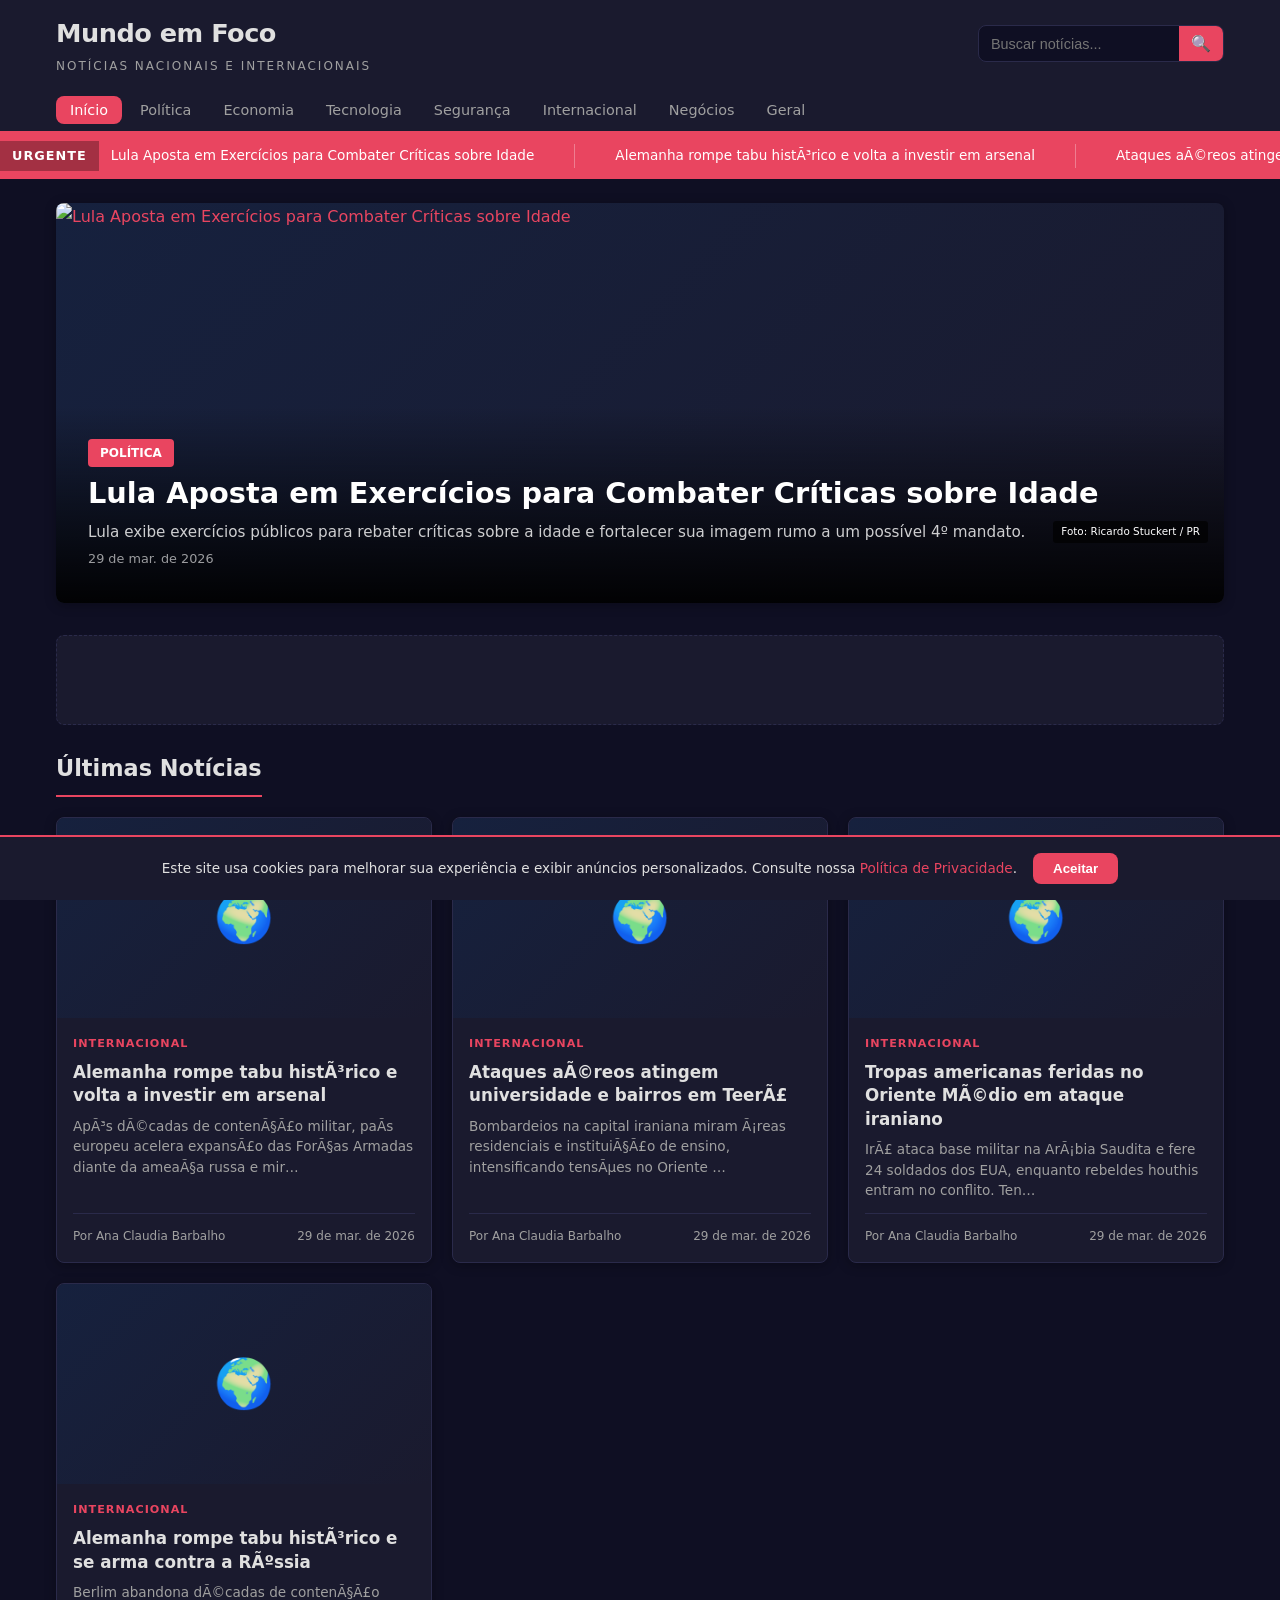
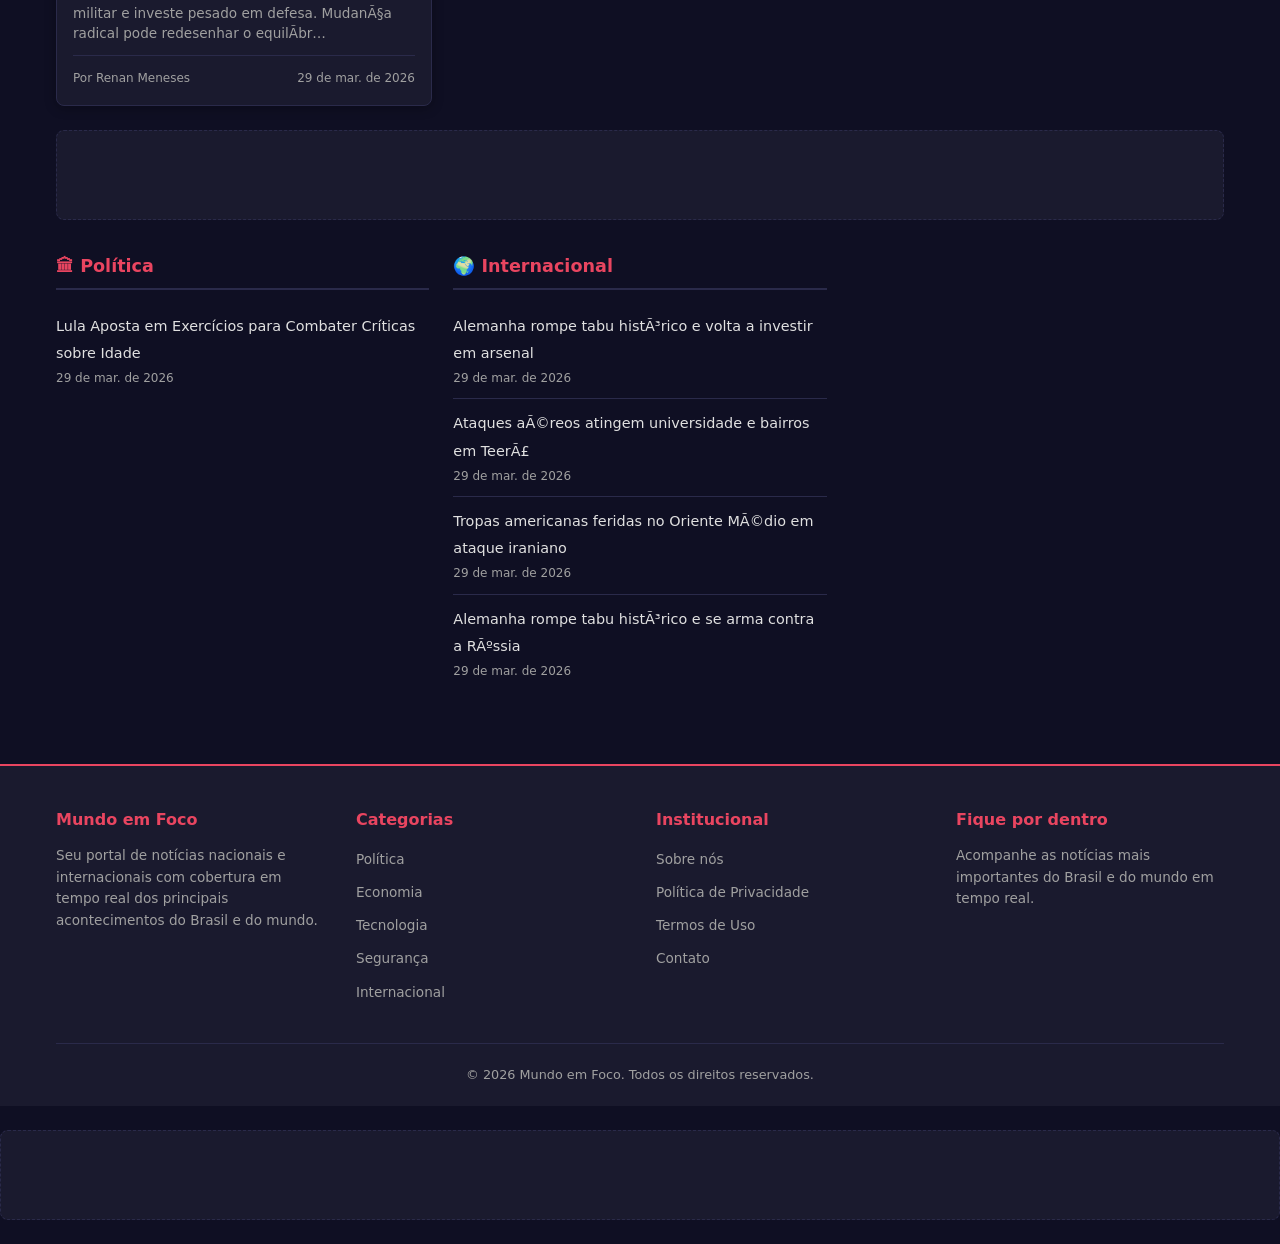
==== commit a39df2d3: "Ativar Google AdSense em todas as páginas - ID: ca-pub-9450350856883249 - 6 slots de anúncio no inde" ====
--- a/index.html
+++ b/index.html
@@ -25,12 +25,8 @@
 
     <title>Mundo em Foco - Notícias Nacionais e Internacionais</title>
 
-    <!-- Google AdSense - ativar apos dominio Hostinger -->
-    <!-- <script async src="https://pagead2.googlesyndication.com/pagead/js/adsbygoogle.js?client=ca-pub-INSERIR_ID" crossorigin="anonymous"></script> -->
-
-    <!-- Google Analytics - ativar apos dominio Hostinger -->
-    <!-- <script async src="https://www.googletagmanager.com/gtag/js?id=G-INSERIR_ID"></script>
-    <script>window.dataLayer=window.dataLayer||[];function gtag(){dataLayer.push(arguments)}gtag('js',new Date());gtag('config','G-INSERIR_ID');</script> -->
+    <!-- Google AdSense -->
+    <script async src="https://pagead2.googlesyndication.com/pagead/js/adsbygoogle.js?client=ca-pub-9450350856883249" crossorigin="anonymous"></script>
 
     <!-- JSON-LD Schema -->
     <script type="application/ld+json">
@@ -106,16 +102,14 @@
         </section>
 
         <!-- Ad Unit Top -->
-        <!-- Ad slot - ativar apos dominio Hostinger
-<div class="ad-container">
-<!-- Ad: <ins class="adsbygoogle"
+        <div class="ad-container">
+<ins class="adsbygoogle"
                 style="display:block"
-                data-ad-client="ca-pub-SEU_ID_ADSENSE"
-                data-ad-slot="SEU_SLOT_1"
+                data-ad-client="ca-pub-9450350856883249"
+                data-ad-slot="auto"
                 data-ad-format="auto"
-                data-full-width-responsive="true"></ins> <script>(adsbygoogle = window.adsbygoogle || []).push({});</script> -->
+                data-full-width-responsive="true"></ins> <script>(adsbygoogle = window.adsbygoogle || []).push({});</script>
 </div>
--->
 
         <!-- Latest News Grid -->
         <section class="news-section" aria-label="Últimas notícias">
@@ -128,16 +122,14 @@
         </section>
 
         <!-- Ad Unit Middle -->
-        <!-- Ad slot - ativar apos dominio Hostinger
-<div class="ad-container">
-<!-- Ad: <ins class="adsbygoogle"
+        <div class="ad-container">
+<ins class="adsbygoogle"
                 style="display:block"
-                data-ad-client="ca-pub-SEU_ID_ADSENSE"
-                data-ad-slot="SEU_SLOT_2"
+                data-ad-client="ca-pub-9450350856883249"
+                data-ad-slot="auto"
                 data-ad-format="auto"
-                data-full-width-responsive="true"></ins> <script>(adsbygoogle = window.adsbygoogle || []).push({});</script> -->
+                data-full-width-responsive="true"></ins> <script>(adsbygoogle = window.adsbygoogle || []).push({});</script>
 </div>
--->
 
         <!-- Categories Section -->
         <section class="categories-section" aria-label="Notícias por categoria">
@@ -187,16 +179,14 @@
     </footer>
 
     <!-- Ad Unit Footer -->
-    <!-- Ad slot - ativar apos dominio Hostinger
-<div class="ad-container ad-footer">
-<!-- Ad: <ins class="adsbygoogle"
+    <div class="ad-container ad-footer">
+<ins class="adsbygoogle"
             style="display:block"
-            data-ad-client="ca-pub-SEU_ID_ADSENSE"
-            data-ad-slot="SEU_SLOT_3"
+            data-ad-client="ca-pub-9450350856883249"
+            data-ad-slot="auto"
             data-ad-format="auto"
-            data-full-width-responsive="true"></ins> <script>(adsbygoogle = window.adsbygoogle || []).push({});</script> -->
+            data-full-width-responsive="true"></ins> <script>(adsbygoogle = window.adsbygoogle || []).push({});</script>
 </div>
--->
 
     <script src="js/main.js"></script>
 </body>
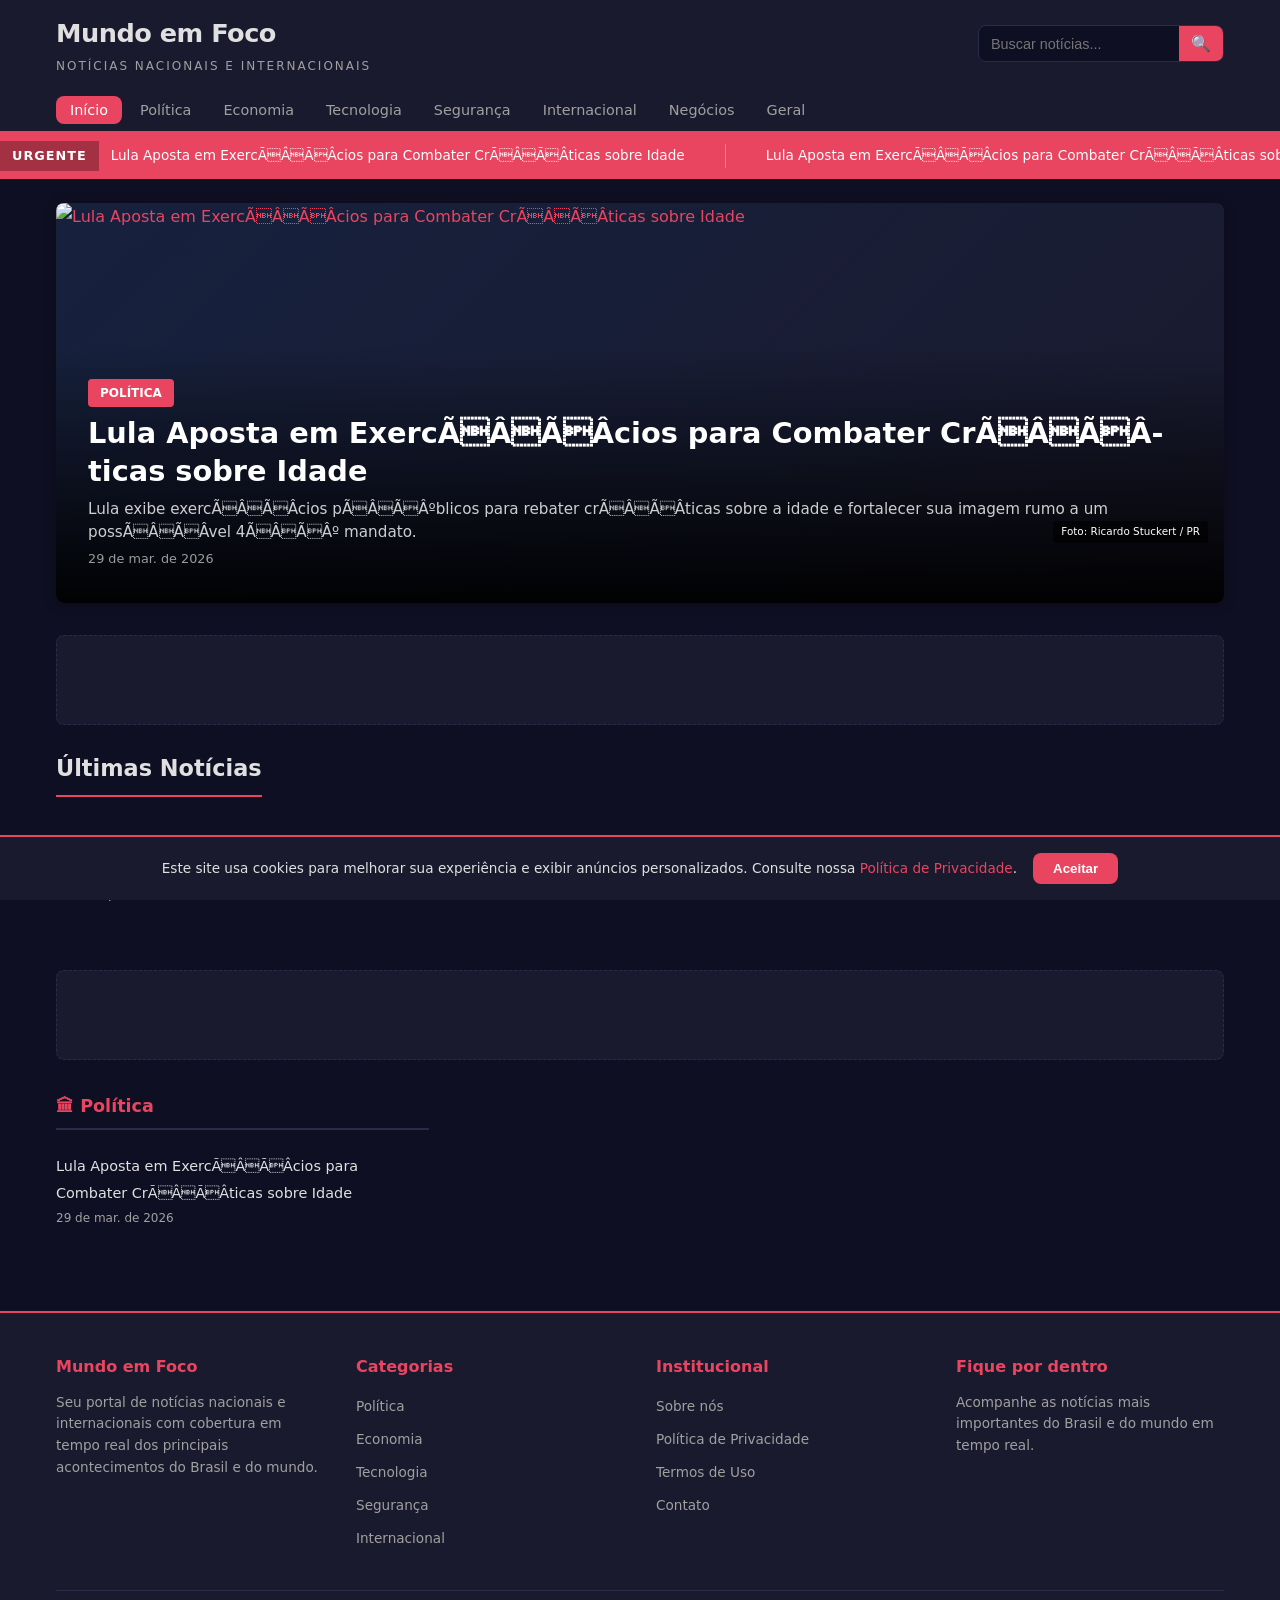
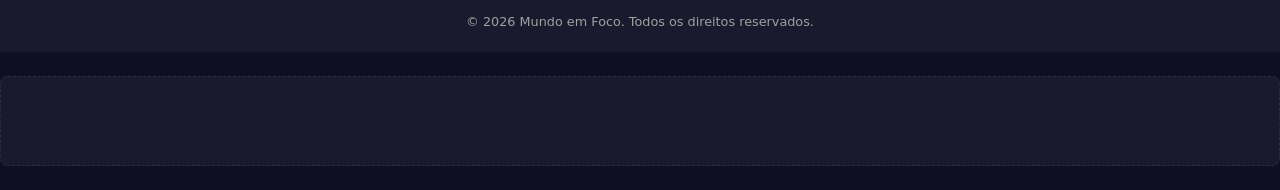
==== commit 30b3c7fc: "Migrar dominio para mundoflownoticias.com.br + AdSense + admin automacao - Atualizar todas as URLs d" ====
--- a/index.html
+++ b/index.html
@@ -8,13 +8,14 @@
     <meta name="author" content="Mundo em Foco">
     <meta name="robots" content="index, follow, max-image-preview:large">
     <meta name="googlebot" content="index, follow">
-    <link rel="canonical" href="https://renanmenesesadv.github.io/Portal-Mundo-Flow/">
+        <meta name="google-adsense-account" content="ca-pub-9450350856883249">
+    <link rel="canonical" href="https://mundoflownoticias.com.br/">
 
     <!-- Open Graph -->
     <meta property="og:type" content="website">
     <meta property="og:title" content="Mundo em Foco - Notícias Nacionais e Internacionais">
     <meta property="og:description" content="Portal de notícias nacionais e internacionais em tempo real. Cobertura completa de política, economia, tecnologia e mais.">
-    <meta property="og:url" content="https://renanmenesesadv.github.io/Portal-Mundo-Flow/">
+    <meta property="og:url" content="https://mundoflownoticias.com.br/">
     <meta property="og:site_name" content="Mundo em Foco">
     <meta property="og:locale" content="pt_BR">
 
@@ -34,7 +35,7 @@
         "@context": "https://schema.org",
         "@type": "NewsMediaOrganization",
         "name": "Mundo em Foco",
-        "url": "https://renanmenesesadv.github.io/Portal-Mundo-Flow/",
+        "url": "https://mundoflownoticias.com.br/",
         "description": "Portal de notícias nacionais e internacionais em tempo real",
         "founder": {
             "@type": "Person",
@@ -45,7 +46,7 @@
             "name": "Mundo em Foco",
             "logo": {
                 "@type": "ImageObject",
-                "url": "https://renanmenesesadv.github.io/Portal-Mundo-Flow/img/logo.png"
+                "url": "https://mundoflownoticias.com.br/img/logo.png"
             }
         }
     }
@@ -54,6 +55,7 @@
     <link rel="stylesheet" href="css/style.css">
     <link rel="alternate" type="application/rss+xml" title="Mundo em Foco RSS" href="feed.xml">
     <link rel="icon" type="image/png" href="img/favicon.png">
+    <script src="js/adsense.js"></script>
 </head>
 <body>
     <!-- Header -->
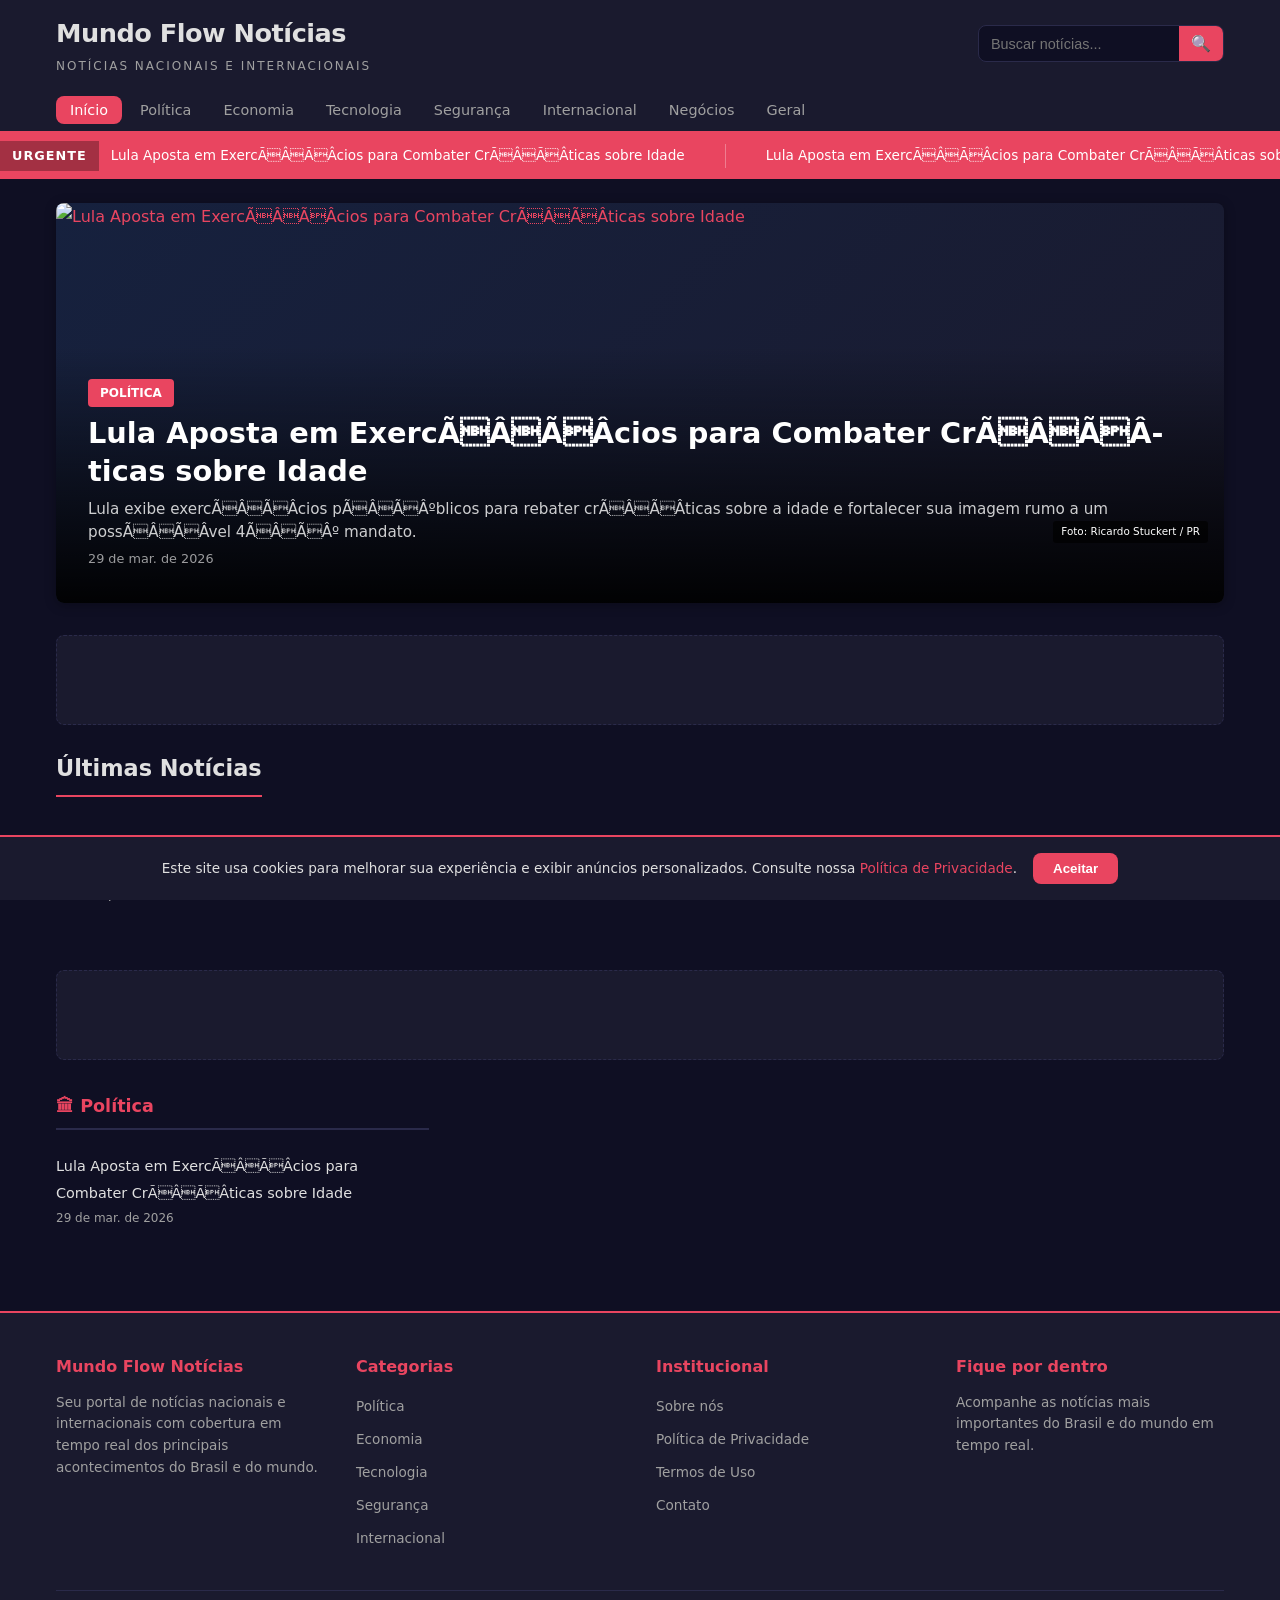
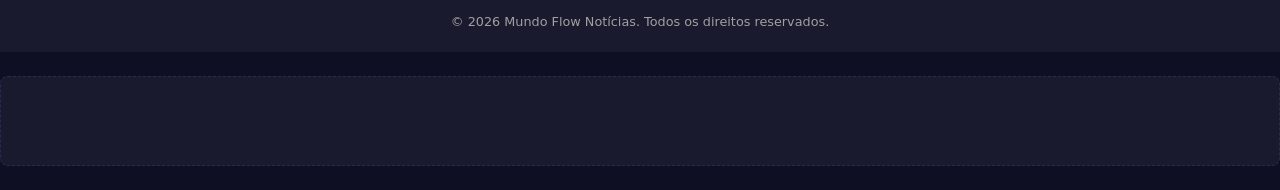
==== commit 811e4d87: "Renomear portal de "Mundo em Foco" para "Mundo Flow Notícias" Co-Authored-By: Claude Opus 4.6 (1M co" ====
--- a/index.html
+++ b/index.html
@@ -5,7 +5,7 @@
     <meta name="viewport" content="width=device-width, initial-scale=1.0">
     <meta name="description" content="Portal de notícias nacionais e internacionais em tempo real. Cobertura completa de política, economia, tecnologia, segurança e mais.">
     <meta name="keywords" content="notícias, Brasil, mundo, política, economia, tecnologia, segurança, internacional">
-    <meta name="author" content="Mundo em Foco">
+    <meta name="author" content="Mundo Flow Notícias">
     <meta name="robots" content="index, follow, max-image-preview:large">
     <meta name="googlebot" content="index, follow">
         <meta name="google-adsense-account" content="ca-pub-9450350856883249">
@@ -13,18 +13,18 @@
 
     <!-- Open Graph -->
     <meta property="og:type" content="website">
-    <meta property="og:title" content="Mundo em Foco - Notícias Nacionais e Internacionais">
+    <meta property="og:title" content="Mundo Flow Notícias - Notícias Nacionais e Internacionais">
     <meta property="og:description" content="Portal de notícias nacionais e internacionais em tempo real. Cobertura completa de política, economia, tecnologia e mais.">
     <meta property="og:url" content="https://mundoflownoticias.com.br/">
-    <meta property="og:site_name" content="Mundo em Foco">
+    <meta property="og:site_name" content="Mundo Flow Notícias">
     <meta property="og:locale" content="pt_BR">
 
     <!-- Twitter Card -->
     <meta name="twitter:card" content="summary_large_image">
-    <meta name="twitter:title" content="Mundo em Foco - Notícias Nacionais e Internacionais">
+    <meta name="twitter:title" content="Mundo Flow Notícias - Notícias Nacionais e Internacionais">
     <meta name="twitter:description" content="Portal de notícias nacionais e internacionais em tempo real.">
 
-    <title>Mundo em Foco - Notícias Nacionais e Internacionais</title>
+    <title>Mundo Flow Notícias - Notícias Nacionais e Internacionais</title>
 
     <!-- Google AdSense -->
     <script async src="https://pagead2.googlesyndication.com/pagead/js/adsbygoogle.js?client=ca-pub-9450350856883249" crossorigin="anonymous"></script>
@@ -34,7 +34,7 @@
     {
         "@context": "https://schema.org",
         "@type": "NewsMediaOrganization",
-        "name": "Mundo em Foco",
+        "name": "Mundo Flow Notícias",
         "url": "https://mundoflownoticias.com.br/",
         "description": "Portal de notícias nacionais e internacionais em tempo real",
         "founder": {
@@ -43,7 +43,7 @@
         },
         "publisher": {
             "@type": "Organization",
-            "name": "Mundo em Foco",
+            "name": "Mundo Flow Notícias",
             "logo": {
                 "@type": "ImageObject",
                 "url": "https://mundoflownoticias.com.br/img/logo.png"
@@ -53,7 +53,7 @@
     </script>
 
     <link rel="stylesheet" href="css/style.css">
-    <link rel="alternate" type="application/rss+xml" title="Mundo em Foco RSS" href="feed.xml">
+    <link rel="alternate" type="application/rss+xml" title="Mundo Flow Notícias RSS" href="feed.xml">
     <link rel="icon" type="image/png" href="img/favicon.png">
     <script src="js/adsense.js"></script>
 </head>
@@ -63,7 +63,7 @@
         <div class="container">
             <div class="header-top">
                 <a href="index.html" class="logo">
-                    <h1>Mundo em Foco</h1>
+                    <h1>Mundo Flow Notícias</h1>
                     <span class="tagline">Notícias Nacionais e Internacionais</span>
                 </a>
                 <div class="header-actions">
@@ -147,7 +147,7 @@
         <div class="container">
             <div class="footer-grid">
                 <div class="footer-col">
-                    <h3>Mundo em Foco</h3>
+                    <h3>Mundo Flow Notícias</h3>
                     <p>Seu portal de notícias nacionais e internacionais com cobertura em tempo real dos principais acontecimentos do Brasil e do mundo.</p>
                 </div>
                 <div class="footer-col">
@@ -175,7 +175,7 @@
                 </div>
             </div>
             <div class="footer-bottom">
-                <p>&copy; <span id="currentYear"></span> Mundo em Foco. Todos os direitos reservados.</p>
+                <p>&copy; <span id="currentYear"></span> Mundo Flow Notícias. Todos os direitos reservados.</p>
             </div>
         </div>
     </footer>
